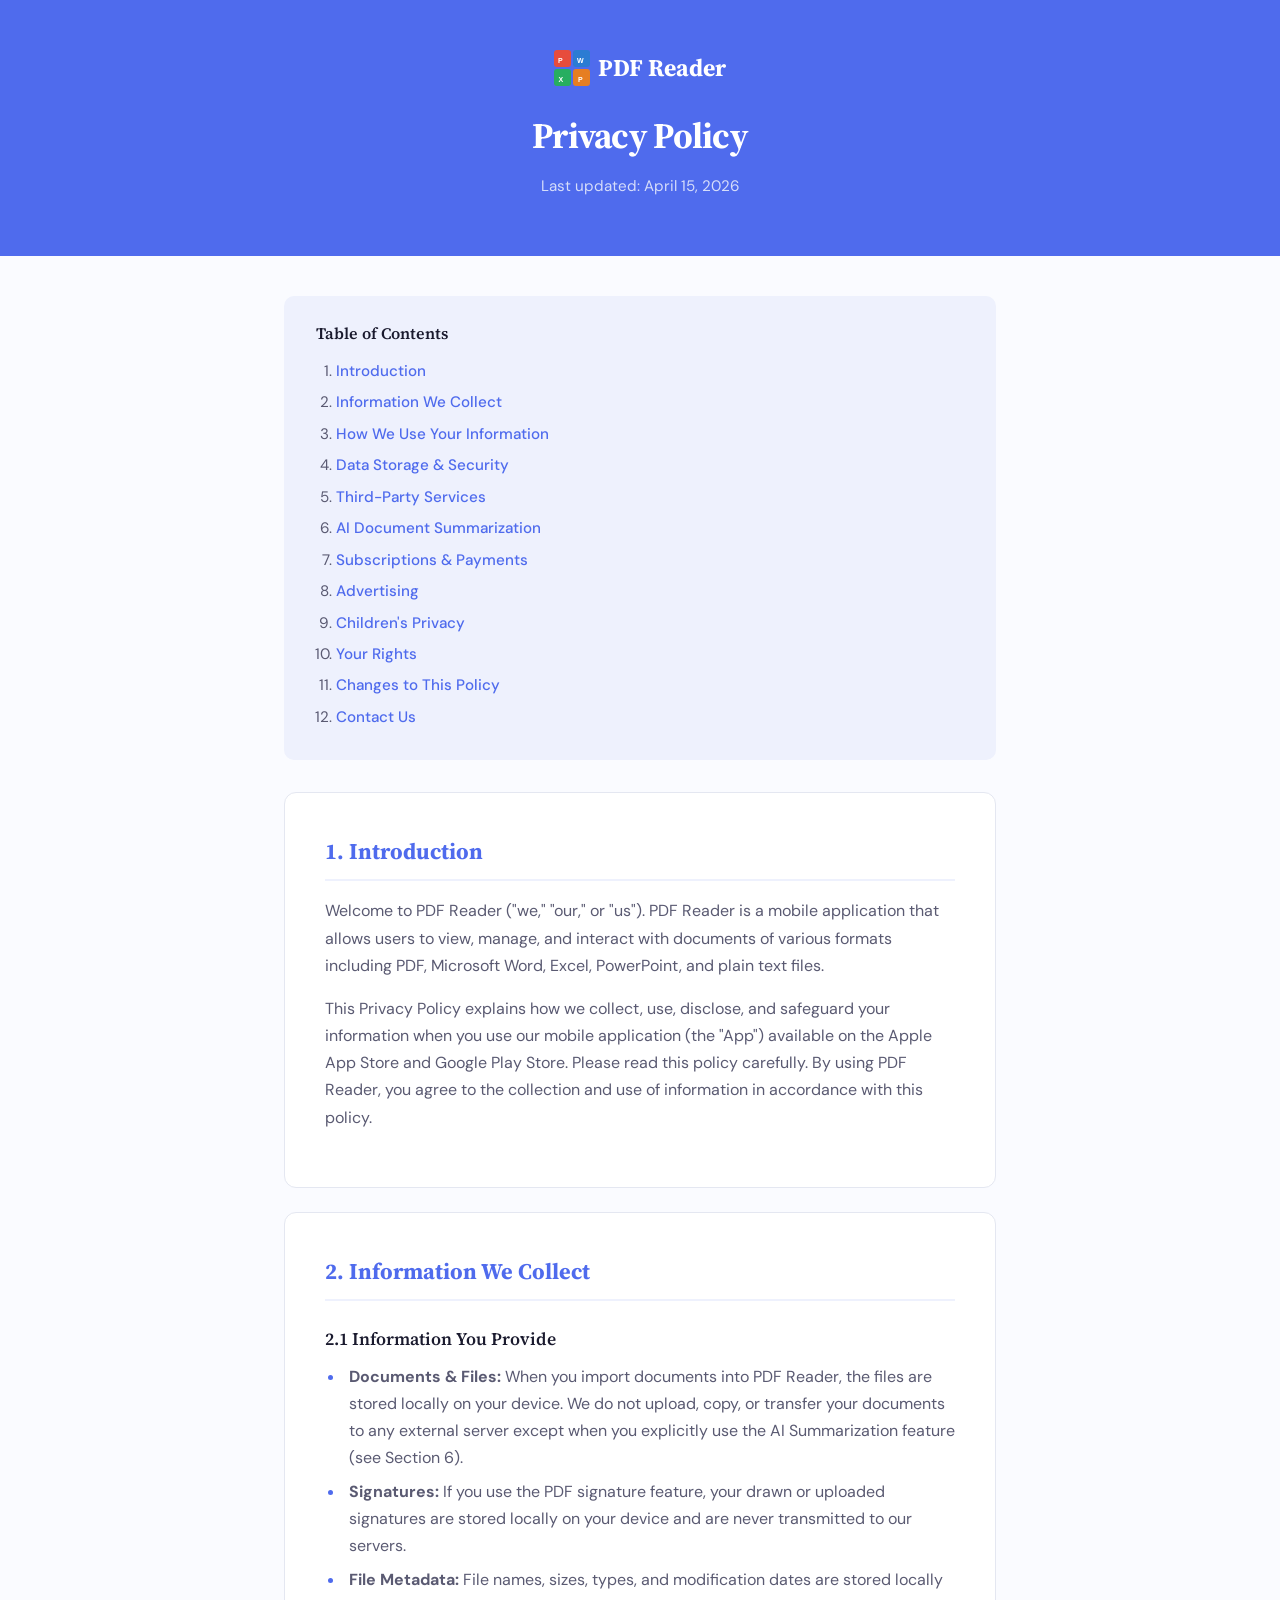
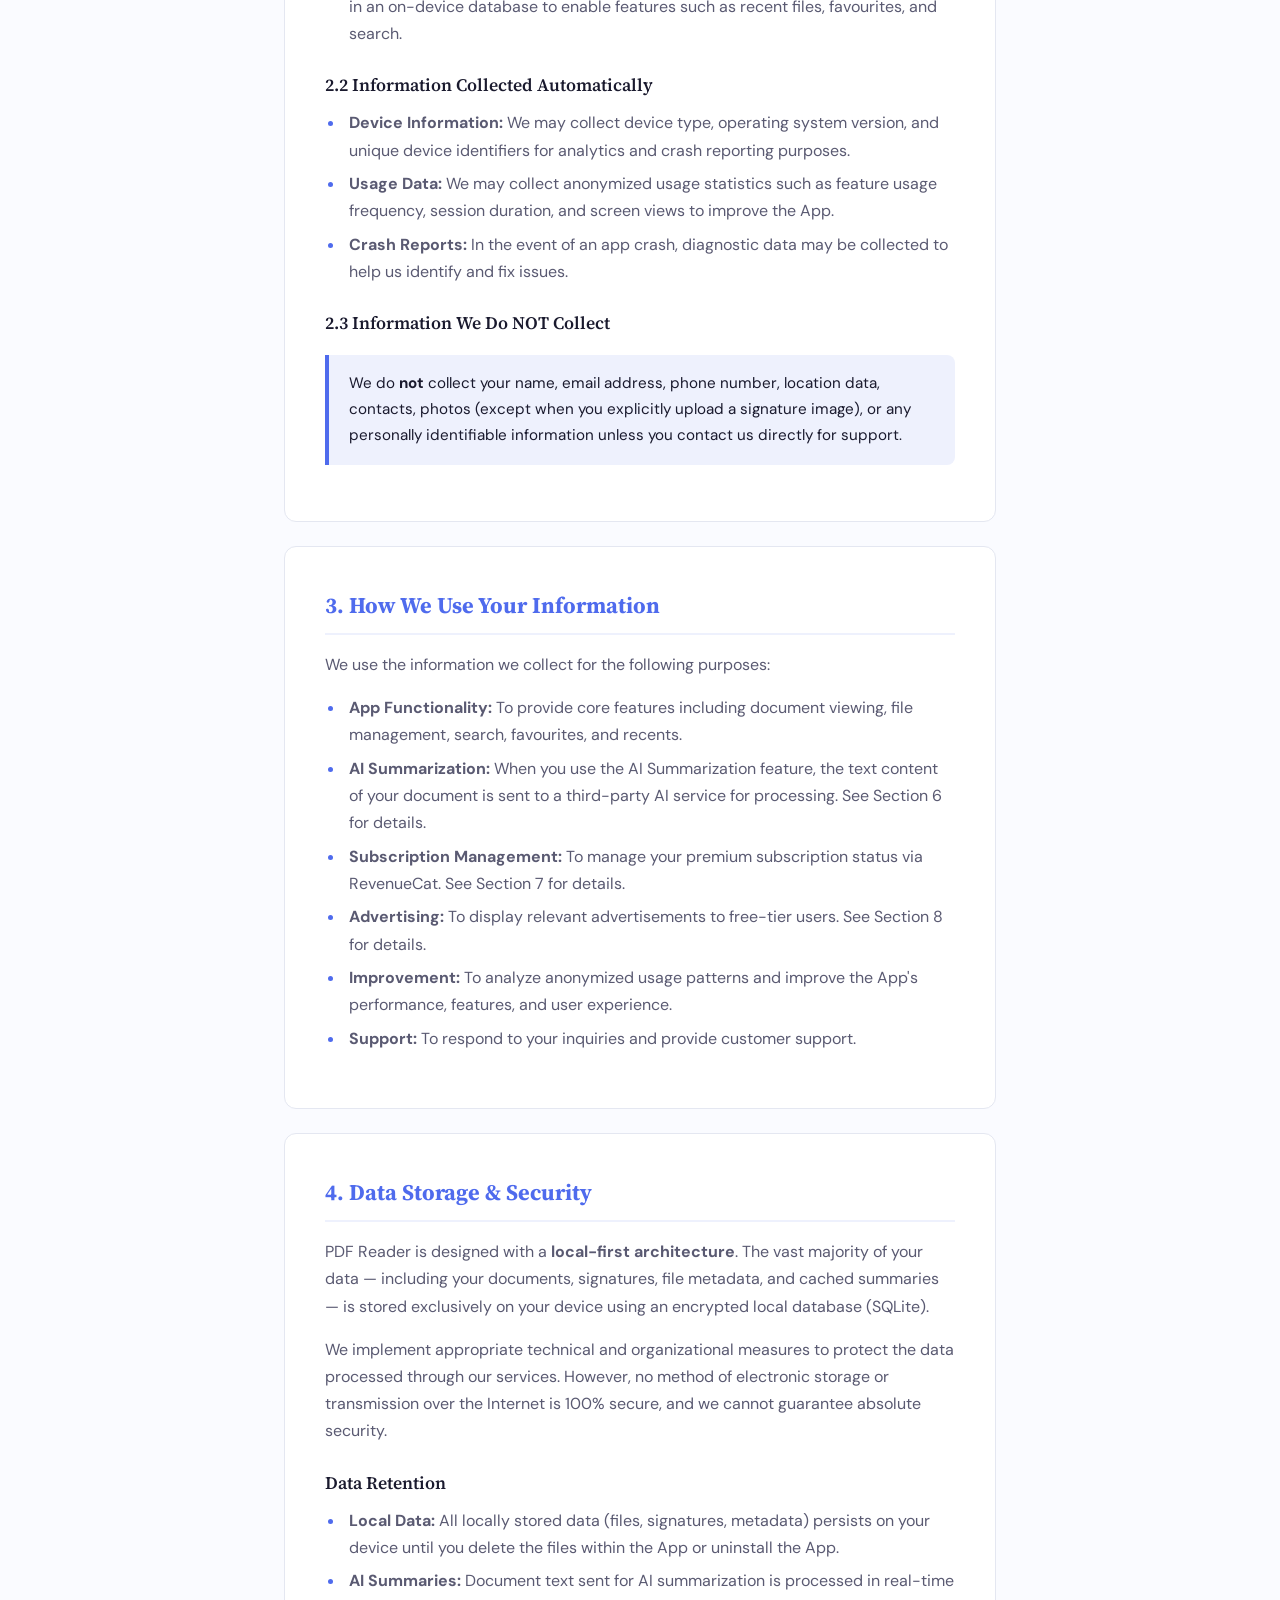
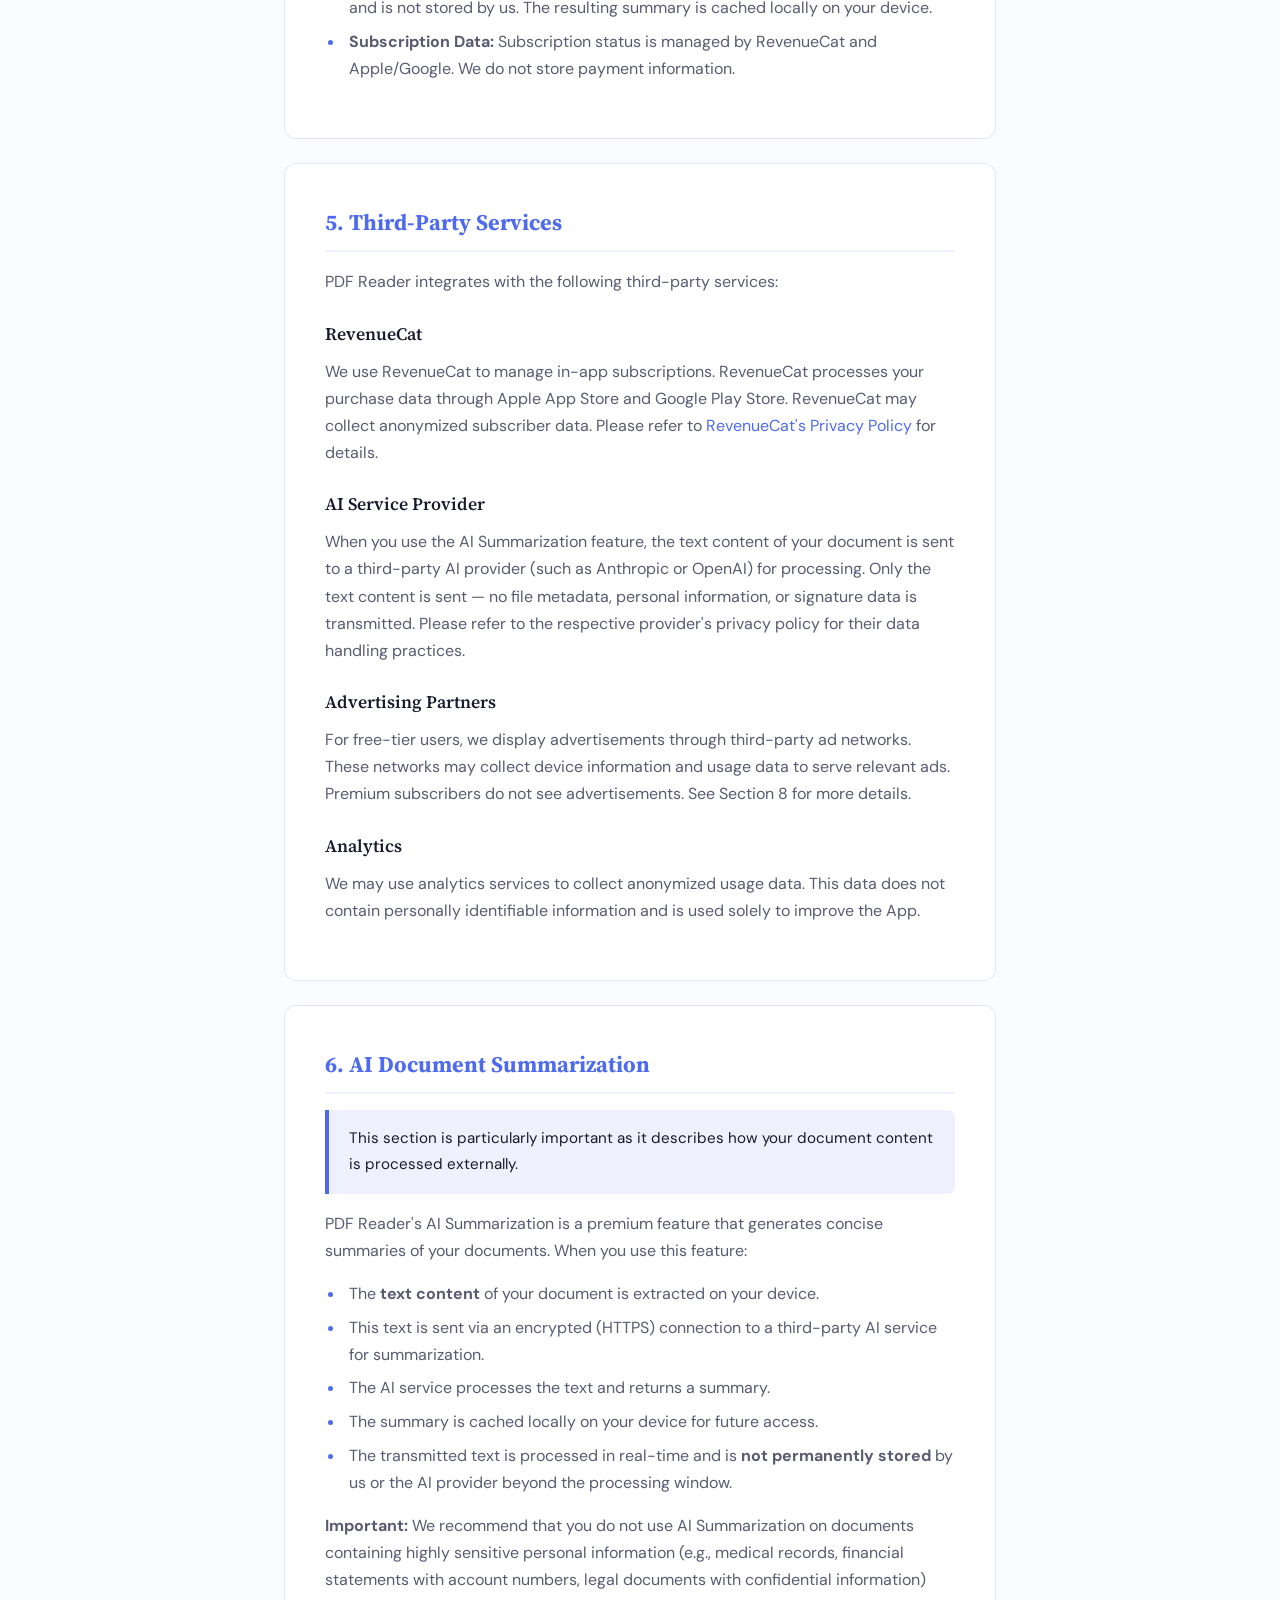
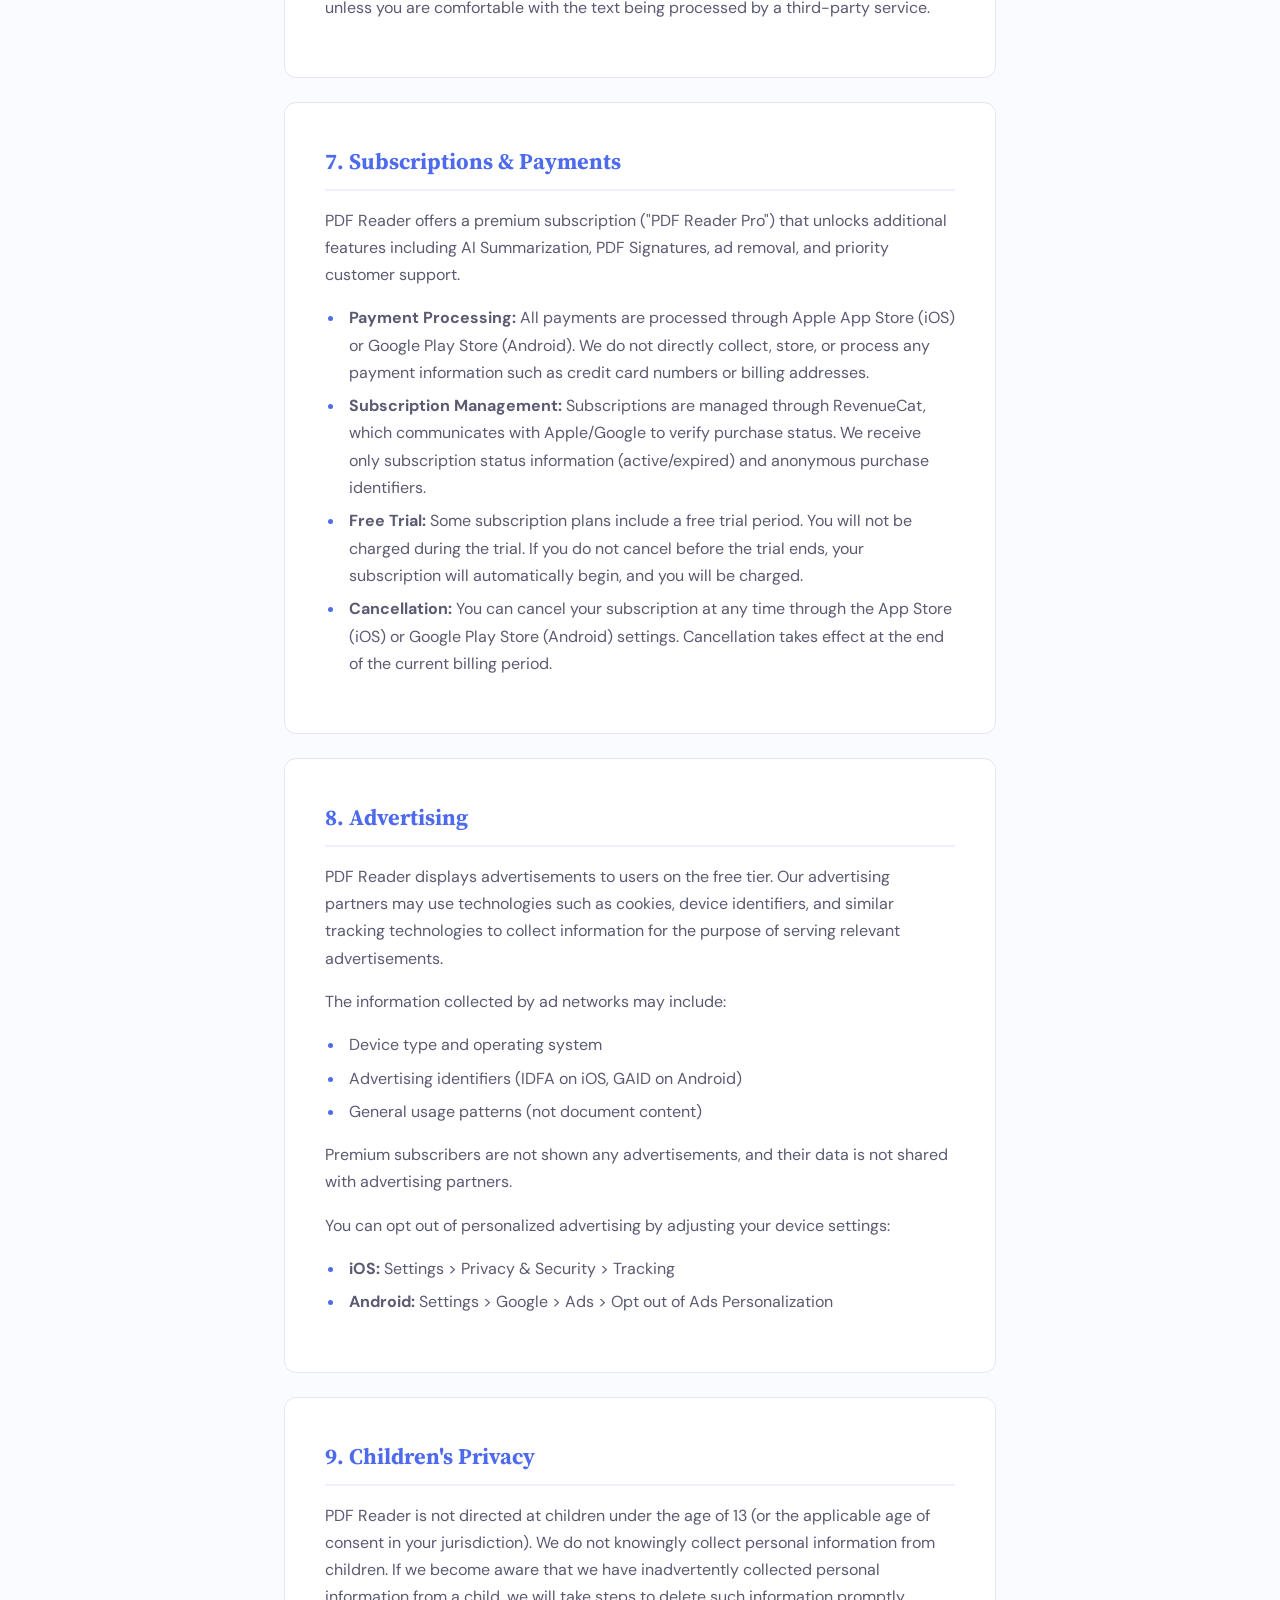
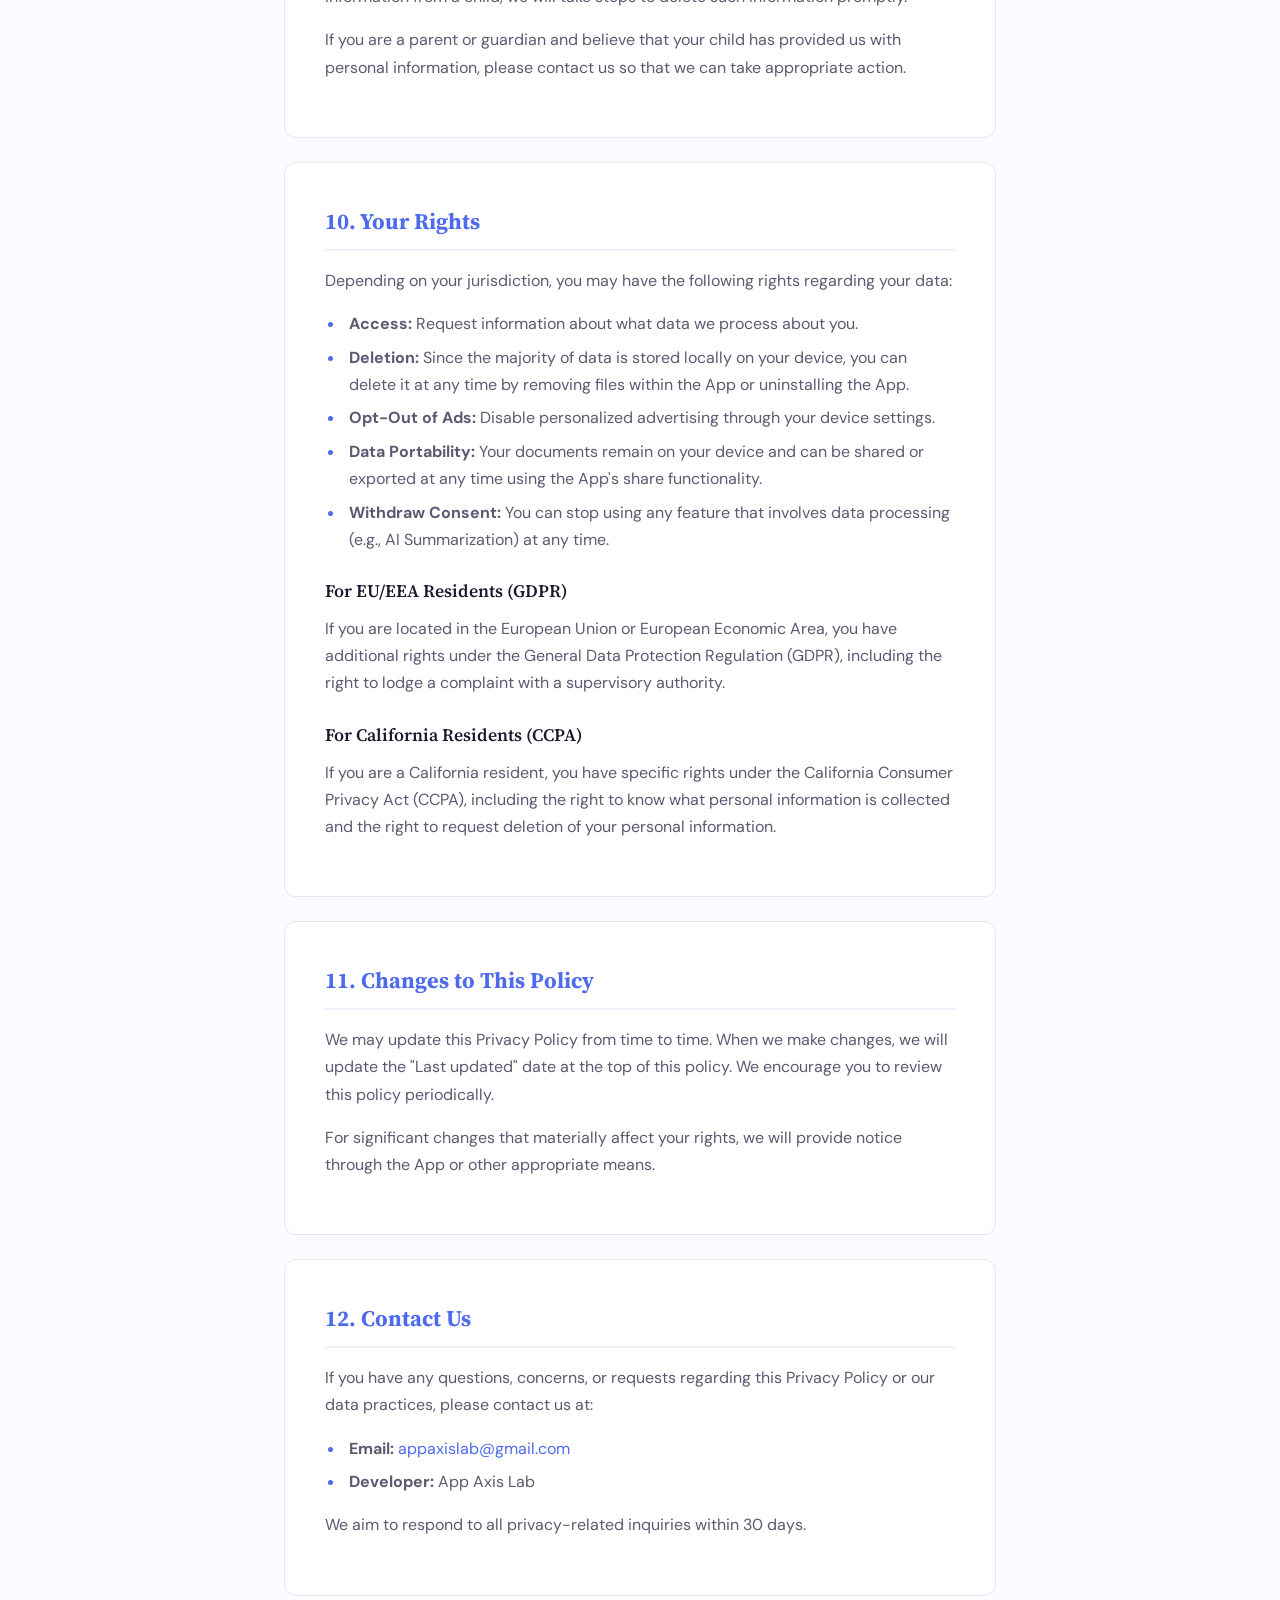
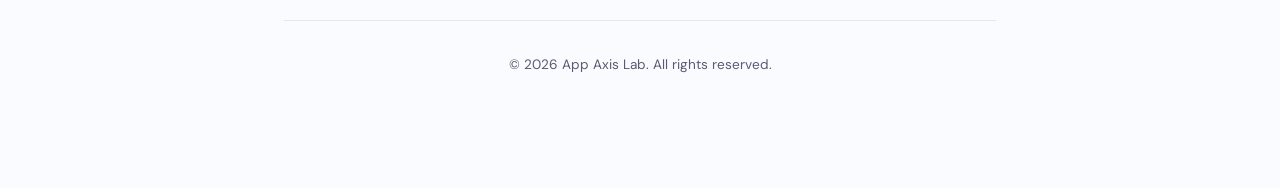
==== pdfreader_privacy.html @ 3e1b1ab6 "Refactor app details in index.html: change Smart Translator to Task Manager, update Live Wallpapers " ====
<!DOCTYPE html>
<html lang="en">
<head>
  <meta charset="UTF-8" />
  <meta name="viewport" content="width=device-width, initial-scale=1.0" />
  <title>PDF Reader — Privacy Policy</title>
  <link rel="preconnect" href="https://fonts.googleapis.com" />
  <link rel="preconnect" href="https://fonts.gstatic.com" crossorigin />
  <link href="https://fonts.googleapis.com/css2?family=Source+Serif+4:opsz,wght@8..60,400;8..60,600;8..60,700&family=DM+Sans:wght@400;500;600&display=swap" rel="stylesheet" />
  <style>
    :root {
      --color-bg: #FAFBFF;
      --color-surface: #FFFFFF;
      --color-primary: #4F6BED;
      --color-primary-soft: #EEF1FD;
      --color-text: #1A1A2E;
      --color-text-secondary: #5A5A72;
      --color-border: #E4E7F1;
      --color-accent: #F5A623;
      --font-heading: 'Source Serif 4', Georgia, serif;
      --font-body: 'DM Sans', system-ui, sans-serif;
    }

    *, *::before, *::after { margin: 0; padding: 0; box-sizing: border-box; }

    body {
      font-family: var(--font-body);
      color: var(--color-text);
      background: var(--color-bg);
      line-height: 1.7;
      font-size: 16px;
      -webkit-font-smoothing: antialiased;
    }

    .header {
      background: var(--color-primary);
      color: #fff;
      padding: 3rem 1.5rem 2.5rem;
      text-align: center;
    }

    .header__logo {
      display: inline-flex;
      align-items: center;
      gap: 0.5rem;
      margin-bottom: 1rem;
      font-family: var(--font-heading);
      font-size: 1.5rem;
      font-weight: 700;
      color: #fff;
      text-decoration: none;
    }

    .header__logo svg {
      width: 36px;
      height: 36px;
    }

    .header h1 {
      font-family: var(--font-heading);
      font-size: 2.25rem;
      font-weight: 700;
      margin-bottom: 0.5rem;
      letter-spacing: -0.02em;
    }

    .header p {
      opacity: 0.85;
      font-size: 0.95rem;
    }

    .container {
      max-width: 760px;
      margin: 0 auto;
      padding: 2.5rem 1.5rem 4rem;
    }

    .card {
      background: var(--color-surface);
      border: 1px solid var(--color-border);
      border-radius: 12px;
      padding: 2.5rem;
      margin-bottom: 1.5rem;
    }

    h2 {
      font-family: var(--font-heading);
      font-size: 1.4rem;
      font-weight: 700;
      color: var(--color-primary);
      margin-bottom: 1rem;
      padding-bottom: 0.5rem;
      border-bottom: 2px solid var(--color-primary-soft);
    }

    h3 {
      font-family: var(--font-heading);
      font-size: 1.1rem;
      font-weight: 600;
      margin: 1.5rem 0 0.5rem;
      color: var(--color-text);
    }

    p {
      margin-bottom: 1rem;
      color: var(--color-text-secondary);
    }

    #last-updated {
      color: #EEF1FD;
    }

    ul {
      margin: 0.5rem 0 1rem 1.25rem;
      color: var(--color-text-secondary);
    }

    ul li {
      margin-bottom: 0.4rem;
      padding-left: 0.25rem;
    }

    ul li::marker {
      color: var(--color-primary);
    }

    a {
      color: var(--color-primary);
      text-decoration: none;
      border-bottom: 1px solid transparent;
      transition: border-color 0.2s;
    }

    a:hover {
      border-bottom-color: var(--color-primary);
    }

    .highlight-box {
      background: var(--color-primary-soft);
      border-left: 4px solid var(--color-primary);
      padding: 1rem 1.25rem;
      border-radius: 0 8px 8px 0;
      margin: 1rem 0;
      font-size: 0.95rem;
      color: var(--color-text);
    }

    .toc {
      background: var(--color-primary-soft);
      border-radius: 10px;
      padding: 1.5rem 2rem;
      margin-bottom: 2rem;
    }

    .toc__title {
      font-family: var(--font-heading);
      font-weight: 600;
      font-size: 1rem;
      margin-bottom: 0.75rem;
      color: var(--color-text);
    }

    .toc ol {
      margin: 0;
      padding-left: 1.25rem;
      color: var(--color-text-secondary);
    }

    .toc li {
      margin-bottom: 0.35rem;
      font-size: 0.95rem;
    }

    .toc a {
      color: var(--color-primary);
      font-weight: 500;
    }

    .footer {
      text-align: center;
      padding: 2rem 1.5rem;
      font-size: 0.85rem;
      color: var(--color-text-secondary);
      border-top: 1px solid var(--color-border);
      margin-top: 1rem;
    }

    @media (max-width: 640px) {
      .header h1 { font-size: 1.75rem; }
      .card { padding: 1.5rem; }
      .container { padding: 1.5rem 1rem 3rem; }
    }
  </style>
</head>
<body>

  <div class="header">
    <div class="header__logo">
      <svg viewBox="0 0 36 36" fill="none" xmlns="http://www.w3.org/2000/svg">
        <rect width="17" height="17" rx="3" fill="#E74C3C"/>
        <rect x="19" width="17" height="17" rx="3" fill="#2B7CD3"/>
        <rect y="19" width="17" height="17" rx="3" fill="#27AE60"/>
        <rect x="19" y="19" width="17" height="17" rx="3" fill="#E67E22"/>
        <text x="4" y="13" font-size="7" fill="white" font-weight="bold" font-family="Arial">P</text>
        <text x="23" y="13" font-size="7" fill="white" font-weight="bold" font-family="Arial">W</text>
        <text x="4.5" y="32" font-size="7" fill="white" font-weight="bold" font-family="Arial">X</text>
        <text x="24" y="32" font-size="7" fill="white" font-weight="bold" font-family="Arial">P</text>
      </svg>
      PDF Reader
    </div>
    <h1>Privacy Policy</h1>
    <p id="last-updated">Last updated: April 15, 2026</p>
  </div>

  <div class="container">

    <div class="toc">
      <div class="toc__title">Table of Contents</div>
      <ol>
        <li><a href="#introduction">Introduction</a></li>
        <li><a href="#information-we-collect">Information We Collect</a></li>
        <li><a href="#how-we-use">How We Use Your Information</a></li>
        <li><a href="#data-storage">Data Storage &amp; Security</a></li>
        <li><a href="#third-party">Third-Party Services</a></li>
        <li><a href="#ai-summarization">AI Document Summarization</a></li>
        <li><a href="#subscriptions">Subscriptions &amp; Payments</a></li>
        <li><a href="#advertising">Advertising</a></li>
        <li><a href="#children">Children's Privacy</a></li>
        <li><a href="#your-rights">Your Rights</a></li>
        <li><a href="#changes">Changes to This Policy</a></li>
        <li><a href="#contact">Contact Us</a></li>
      </ol>
    </div>

    <div class="card" id="introduction">
      <h2>1. Introduction</h2>
      <p>Welcome to PDF Reader ("we," "our," or "us"). PDF Reader is a mobile application that allows users to view, manage, and interact with documents of various formats including PDF, Microsoft Word, Excel, PowerPoint, and plain text files.</p>
      <p>This Privacy Policy explains how we collect, use, disclose, and safeguard your information when you use our mobile application (the "App") available on the Apple App Store and Google Play Store. Please read this policy carefully. By using PDF Reader, you agree to the collection and use of information in accordance with this policy.</p>
    </div>

    <div class="card" id="information-we-collect">
      <h2>2. Information We Collect</h2>

      <h3>2.1 Information You Provide</h3>
      <ul>
        <li><strong>Documents &amp; Files:</strong> When you import documents into PDF Reader, the files are stored locally on your device. We do not upload, copy, or transfer your documents to any external server except when you explicitly use the AI Summarization feature (see Section 6).</li>
        <li><strong>Signatures:</strong> If you use the PDF signature feature, your drawn or uploaded signatures are stored locally on your device and are never transmitted to our servers.</li>
        <li><strong>File Metadata:</strong> File names, sizes, types, and modification dates are stored locally in an on-device database to enable features such as recent files, favourites, and search.</li>
      </ul>

      <h3>2.2 Information Collected Automatically</h3>
      <ul>
        <li><strong>Device Information:</strong> We may collect device type, operating system version, and unique device identifiers for analytics and crash reporting purposes.</li>
        <li><strong>Usage Data:</strong> We may collect anonymized usage statistics such as feature usage frequency, session duration, and screen views to improve the App.</li>
        <li><strong>Crash Reports:</strong> In the event of an app crash, diagnostic data may be collected to help us identify and fix issues.</li>
      </ul>

      <h3>2.3 Information We Do NOT Collect</h3>
      <div class="highlight-box">
        We do <strong>not</strong> collect your name, email address, phone number, location data, contacts, photos (except when you explicitly upload a signature image), or any personally identifiable information unless you contact us directly for support.
      </div>
    </div>

    <div class="card" id="how-we-use">
      <h2>3. How We Use Your Information</h2>
      <p>We use the information we collect for the following purposes:</p>
      <ul>
        <li><strong>App Functionality:</strong> To provide core features including document viewing, file management, search, favourites, and recents.</li>
        <li><strong>AI Summarization:</strong> When you use the AI Summarization feature, the text content of your document is sent to a third-party AI service for processing. See Section 6 for details.</li>
        <li><strong>Subscription Management:</strong> To manage your premium subscription status via RevenueCat. See Section 7 for details.</li>
        <li><strong>Advertising:</strong> To display relevant advertisements to free-tier users. See Section 8 for details.</li>
        <li><strong>Improvement:</strong> To analyze anonymized usage patterns and improve the App's performance, features, and user experience.</li>
        <li><strong>Support:</strong> To respond to your inquiries and provide customer support.</li>
      </ul>
    </div>

    <div class="card" id="data-storage">
      <h2>4. Data Storage &amp; Security</h2>
      <p>PDF Reader is designed with a <strong>local-first architecture</strong>. The vast majority of your data — including your documents, signatures, file metadata, and cached summaries — is stored exclusively on your device using an encrypted local database (SQLite).</p>
      <p>We implement appropriate technical and organizational measures to protect the data processed through our services. However, no method of electronic storage or transmission over the Internet is 100% secure, and we cannot guarantee absolute security.</p>

      <h3>Data Retention</h3>
      <ul>
        <li><strong>Local Data:</strong> All locally stored data (files, signatures, metadata) persists on your device until you delete the files within the App or uninstall the App.</li>
        <li><strong>AI Summaries:</strong> Document text sent for AI summarization is processed in real-time and is not stored by us. The resulting summary is cached locally on your device.</li>
        <li><strong>Subscription Data:</strong> Subscription status is managed by RevenueCat and Apple/Google. We do not store payment information.</li>
      </ul>
    </div>

    <div class="card" id="third-party">
      <h2>5. Third-Party Services</h2>
      <p>PDF Reader integrates with the following third-party services:</p>

      <h3>RevenueCat</h3>
      <p>We use RevenueCat to manage in-app subscriptions. RevenueCat processes your purchase data through Apple App Store and Google Play Store. RevenueCat may collect anonymized subscriber data. Please refer to <a href="https://www.revenuecat.com/privacy" target="_blank" rel="noopener">RevenueCat's Privacy Policy</a> for details.</p>

      <h3>AI Service Provider</h3>
      <p>When you use the AI Summarization feature, the text content of your document is sent to a third-party AI provider (such as Anthropic or OpenAI) for processing. Only the text content is sent — no file metadata, personal information, or signature data is transmitted. Please refer to the respective provider's privacy policy for their data handling practices.</p>

      <h3>Advertising Partners</h3>
      <p>For free-tier users, we display advertisements through third-party ad networks. These networks may collect device information and usage data to serve relevant ads. Premium subscribers do not see advertisements. See Section 8 for more details.</p>

      <h3>Analytics</h3>
      <p>We may use analytics services to collect anonymized usage data. This data does not contain personally identifiable information and is used solely to improve the App.</p>
    </div>

    <div class="card" id="ai-summarization">
      <h2>6. AI Document Summarization</h2>
      <div class="highlight-box">
        This section is particularly important as it describes how your document content is processed externally.
      </div>
      <p>PDF Reader's AI Summarization is a premium feature that generates concise summaries of your documents. When you use this feature:</p>
      <ul>
        <li>The <strong>text content</strong> of your document is extracted on your device.</li>
        <li>This text is sent via an encrypted (HTTPS) connection to a third-party AI service for summarization.</li>
        <li>The AI service processes the text and returns a summary.</li>
        <li>The summary is cached locally on your device for future access.</li>
        <li>The transmitted text is processed in real-time and is <strong>not permanently stored</strong> by us or the AI provider beyond the processing window.</li>
      </ul>
      <p><strong>Important:</strong> We recommend that you do not use AI Summarization on documents containing highly sensitive personal information (e.g., medical records, financial statements with account numbers, legal documents with confidential information) unless you are comfortable with the text being processed by a third-party service.</p>
    </div>

    <div class="card" id="subscriptions">
      <h2>7. Subscriptions &amp; Payments</h2>
      <p>PDF Reader offers a premium subscription ("PDF Reader Pro") that unlocks additional features including AI Summarization, PDF Signatures, ad removal, and priority customer support.</p>
      <ul>
        <li><strong>Payment Processing:</strong> All payments are processed through Apple App Store (iOS) or Google Play Store (Android). We do not directly collect, store, or process any payment information such as credit card numbers or billing addresses.</li>
        <li><strong>Subscription Management:</strong> Subscriptions are managed through RevenueCat, which communicates with Apple/Google to verify purchase status. We receive only subscription status information (active/expired) and anonymous purchase identifiers.</li>
        <li><strong>Free Trial:</strong> Some subscription plans include a free trial period. You will not be charged during the trial. If you do not cancel before the trial ends, your subscription will automatically begin, and you will be charged.</li>
        <li><strong>Cancellation:</strong> You can cancel your subscription at any time through the App Store (iOS) or Google Play Store (Android) settings. Cancellation takes effect at the end of the current billing period.</li>
      </ul>
    </div>

    <div class="card" id="advertising">
      <h2>8. Advertising</h2>
      <p>PDF Reader displays advertisements to users on the free tier. Our advertising partners may use technologies such as cookies, device identifiers, and similar tracking technologies to collect information for the purpose of serving relevant advertisements.</p>
      <p>The information collected by ad networks may include:</p>
      <ul>
        <li>Device type and operating system</li>
        <li>Advertising identifiers (IDFA on iOS, GAID on Android)</li>
        <li>General usage patterns (not document content)</li>
      </ul>
      <p>Premium subscribers are not shown any advertisements, and their data is not shared with advertising partners.</p>
      <p>You can opt out of personalized advertising by adjusting your device settings:</p>
      <ul>
        <li><strong>iOS:</strong> Settings &gt; Privacy &amp; Security &gt; Tracking</li>
        <li><strong>Android:</strong> Settings &gt; Google &gt; Ads &gt; Opt out of Ads Personalization</li>
      </ul>
    </div>

    <div class="card" id="children">
      <h2>9. Children's Privacy</h2>
      <p>PDF Reader is not directed at children under the age of 13 (or the applicable age of consent in your jurisdiction). We do not knowingly collect personal information from children. If we become aware that we have inadvertently collected personal information from a child, we will take steps to delete such information promptly.</p>
      <p>If you are a parent or guardian and believe that your child has provided us with personal information, please contact us so that we can take appropriate action.</p>
    </div>

    <div class="card" id="your-rights">
      <h2>10. Your Rights</h2>
      <p>Depending on your jurisdiction, you may have the following rights regarding your data:</p>
      <ul>
        <li><strong>Access:</strong> Request information about what data we process about you.</li>
        <li><strong>Deletion:</strong> Since the majority of data is stored locally on your device, you can delete it at any time by removing files within the App or uninstalling the App.</li>
        <li><strong>Opt-Out of Ads:</strong> Disable personalized advertising through your device settings.</li>
        <li><strong>Data Portability:</strong> Your documents remain on your device and can be shared or exported at any time using the App's share functionality.</li>
        <li><strong>Withdraw Consent:</strong> You can stop using any feature that involves data processing (e.g., AI Summarization) at any time.</li>
      </ul>

      <h3>For EU/EEA Residents (GDPR)</h3>
      <p>If you are located in the European Union or European Economic Area, you have additional rights under the General Data Protection Regulation (GDPR), including the right to lodge a complaint with a supervisory authority.</p>

      <h3>For California Residents (CCPA)</h3>
      <p>If you are a California resident, you have specific rights under the California Consumer Privacy Act (CCPA), including the right to know what personal information is collected and the right to request deletion of your personal information.</p>
    </div>

    <div class="card" id="changes">
      <h2>11. Changes to This Policy</h2>
      <p>We may update this Privacy Policy from time to time. When we make changes, we will update the "Last updated" date at the top of this policy. We encourage you to review this policy periodically.</p>
      <p>For significant changes that materially affect your rights, we will provide notice through the App or other appropriate means.</p>
    </div>

    <div class="card" id="contact">
      <h2>12. Contact Us</h2>
      <p>If you have any questions, concerns, or requests regarding this Privacy Policy or our data practices, please contact us at:</p>
      <ul>
        <li><strong>Email:</strong> <a href="mailto:appaxislab@gmail.com">appaxislab@gmail.com</a></li>
        <li><strong>Developer:</strong> App Axis Lab</li>
      </ul>
      <p>We aim to respond to all privacy-related inquiries within 30 days.</p>
    </div>

    <div class="footer">
      <p>&copy; 2026 App Axis Lab. All rights reserved.</p>
    </div>

  </div>

</body>
</html>
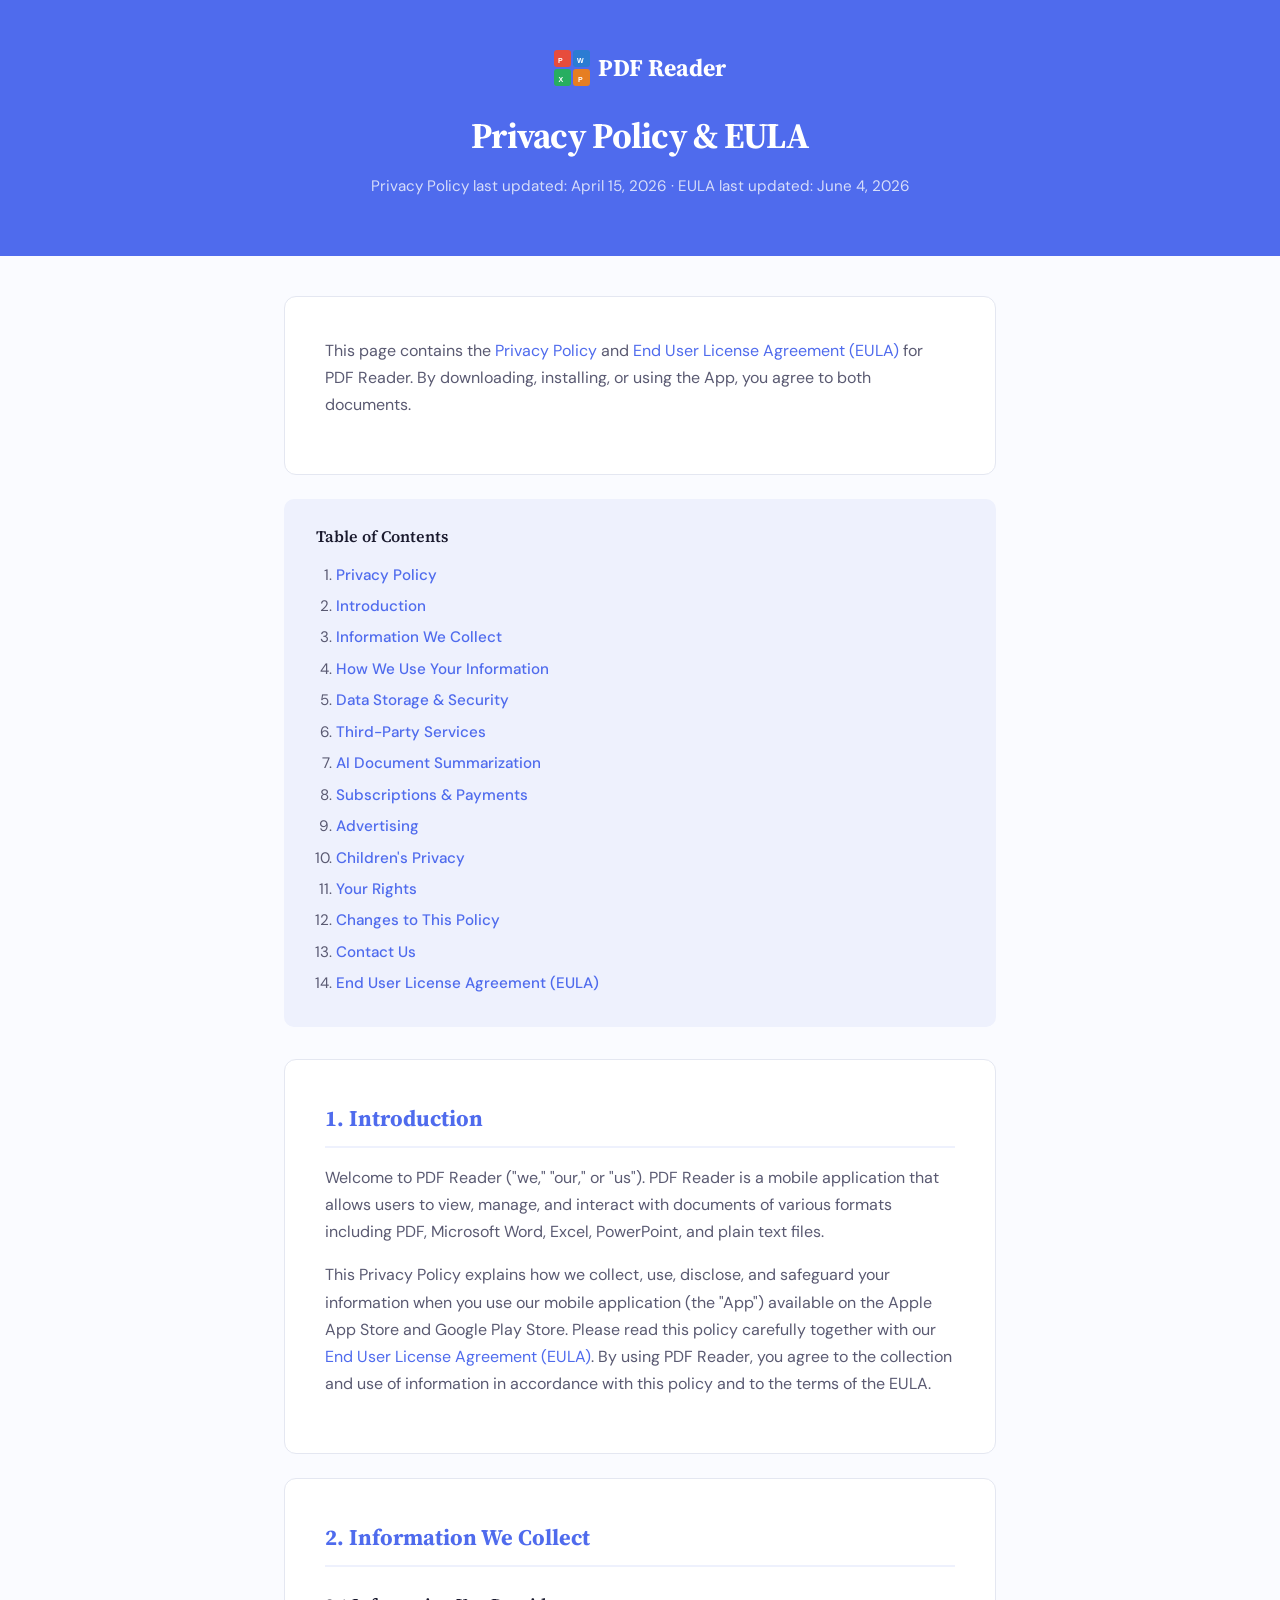
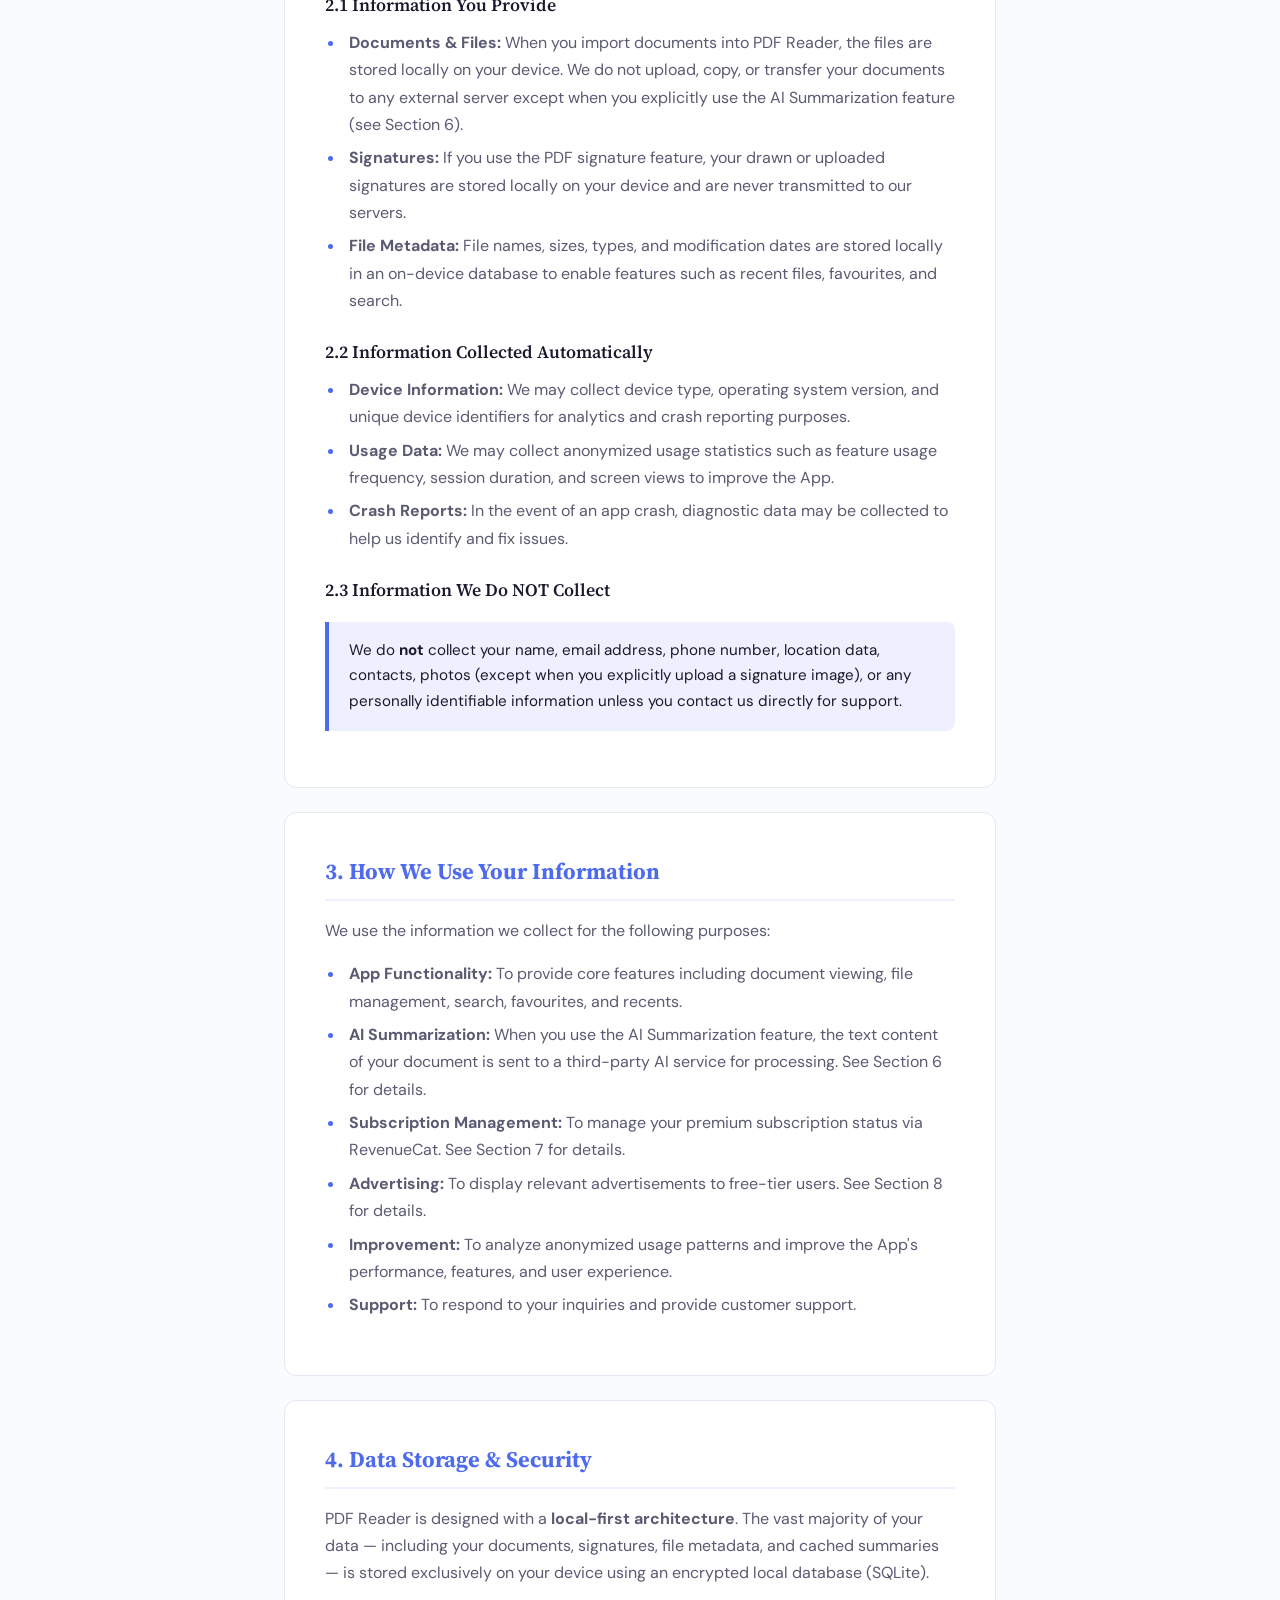
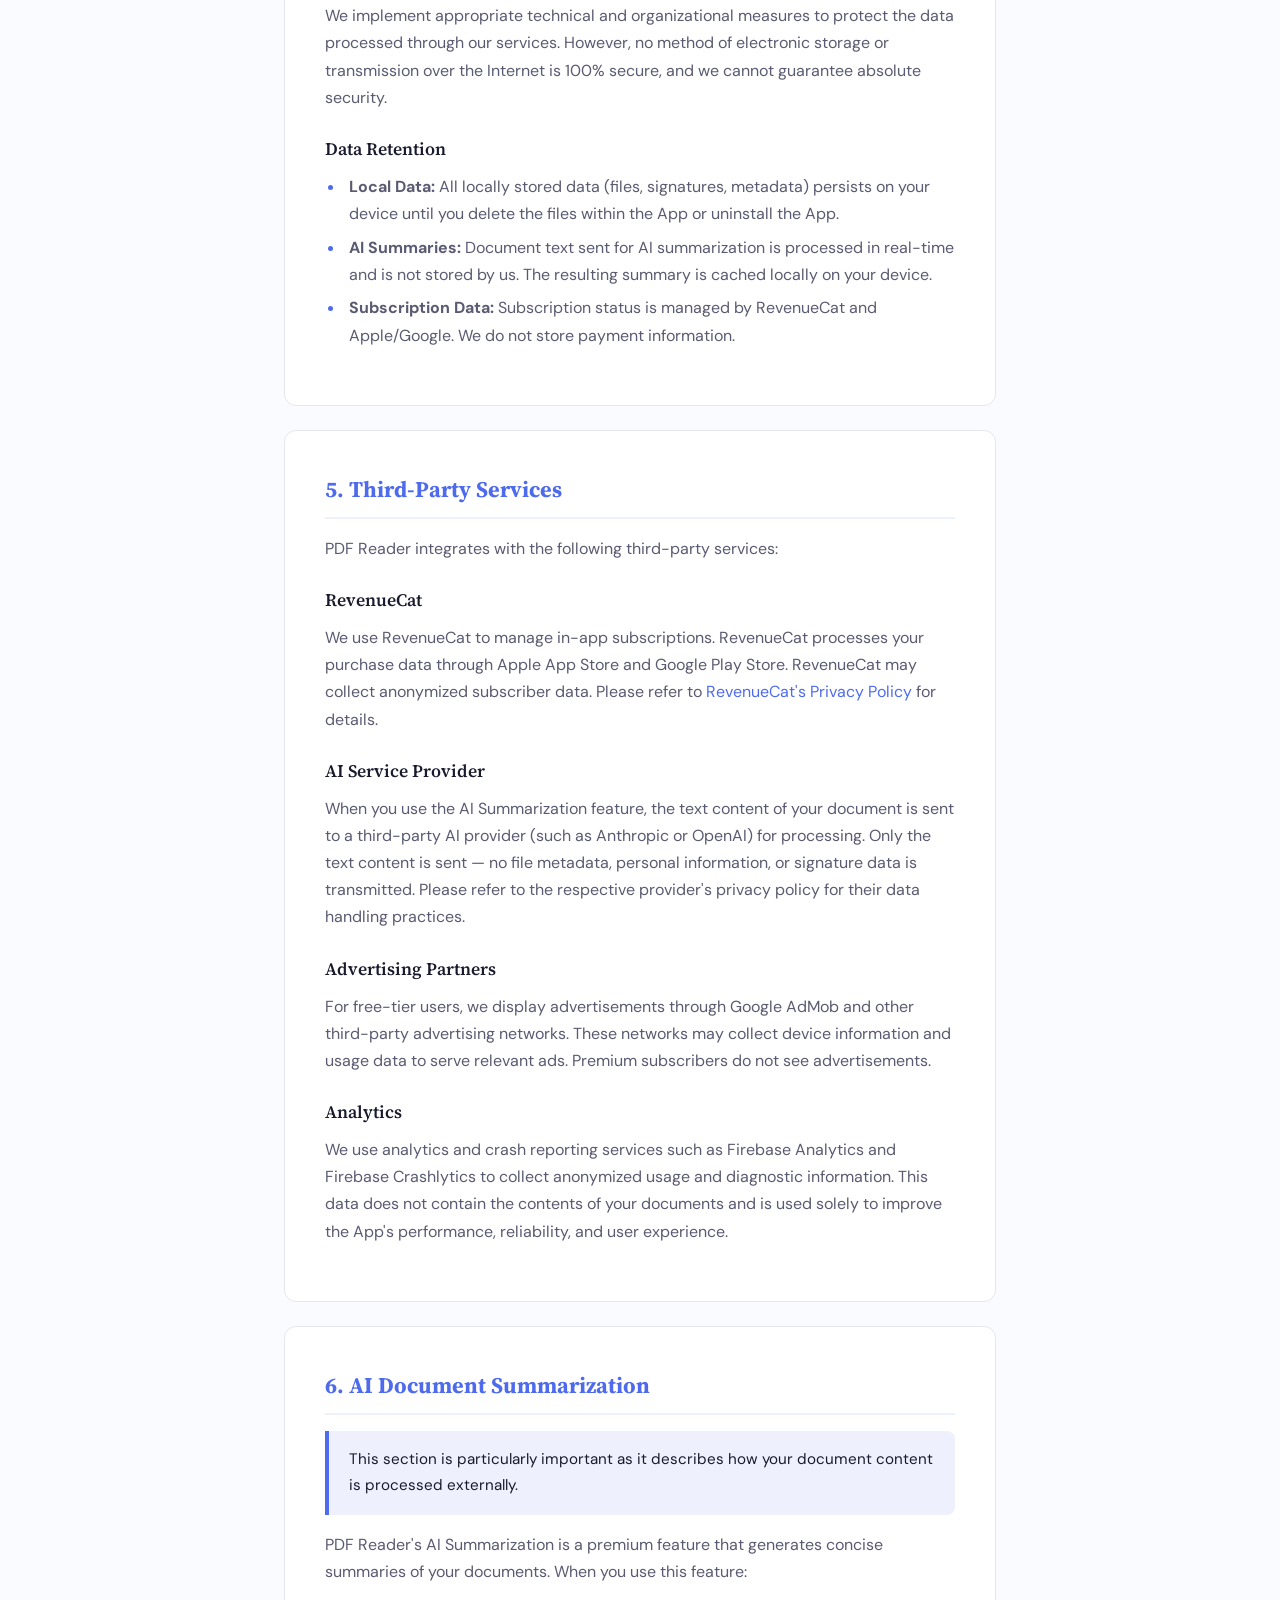
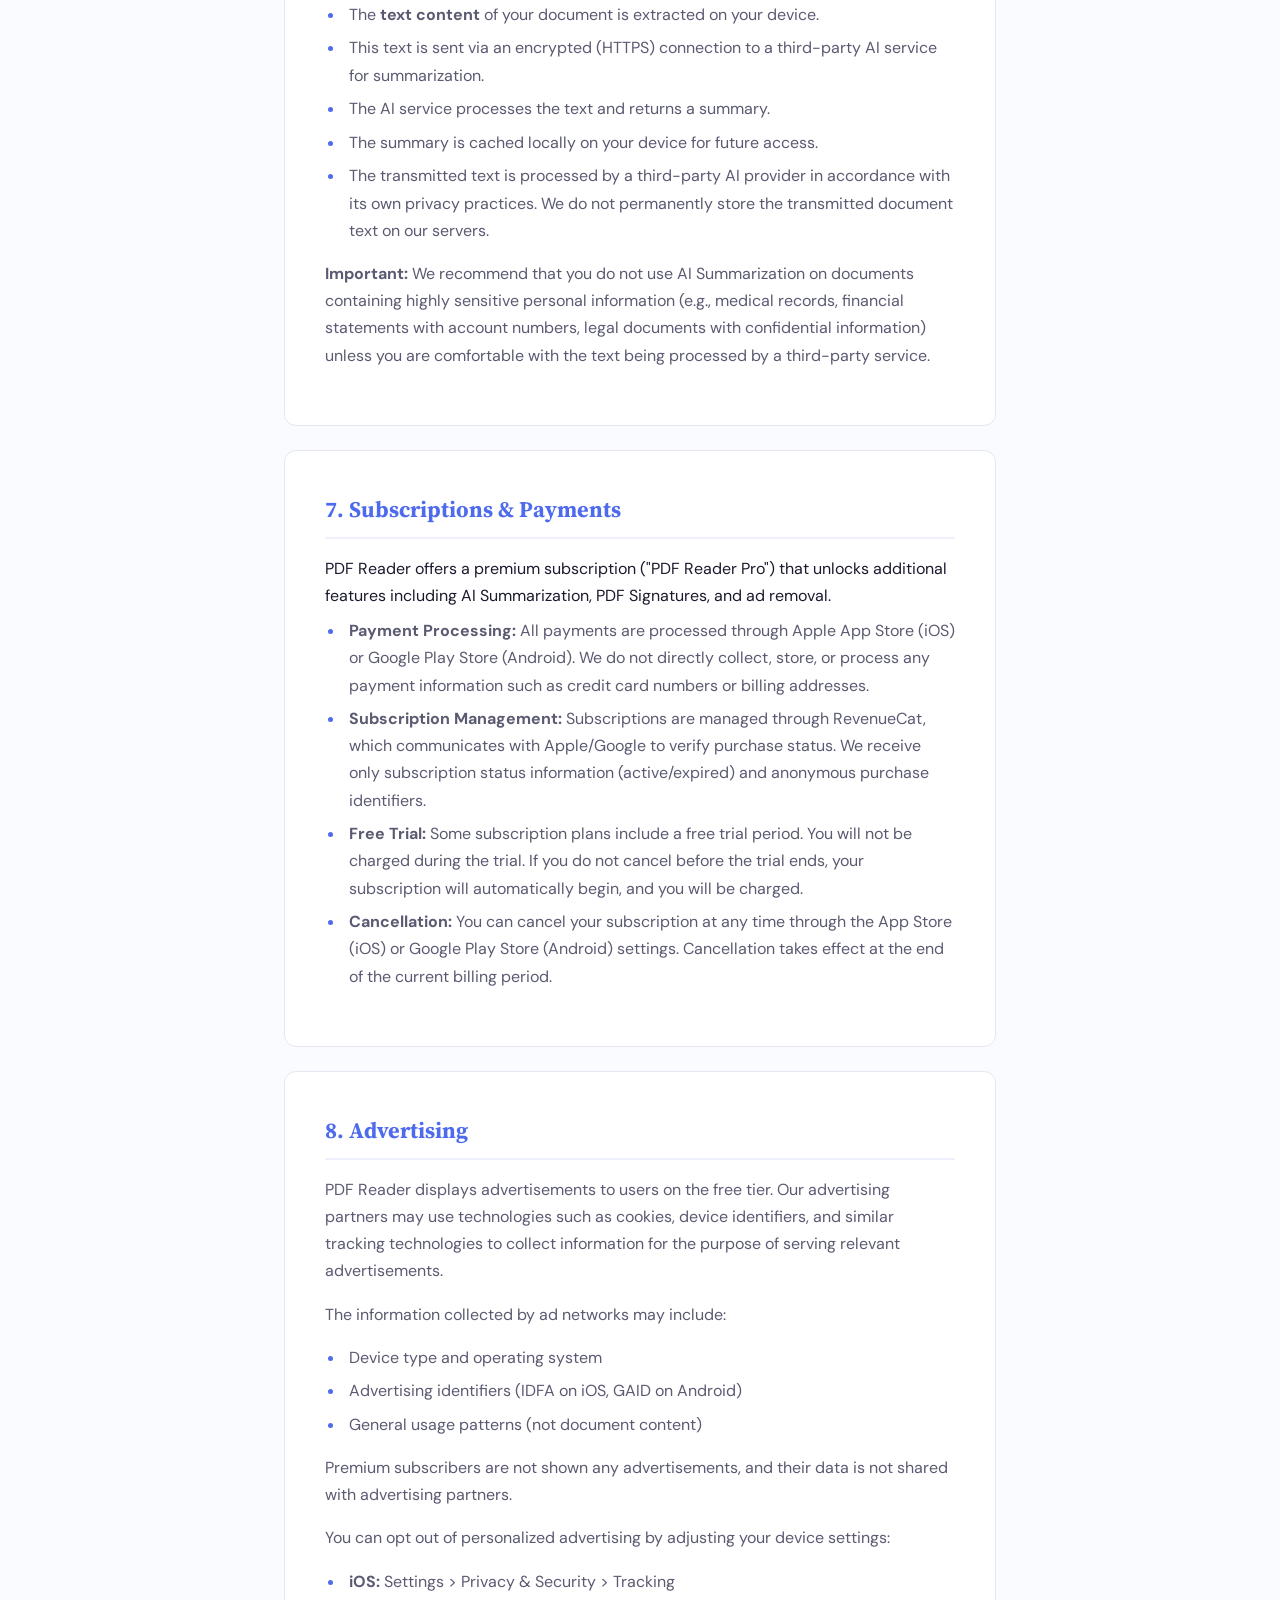
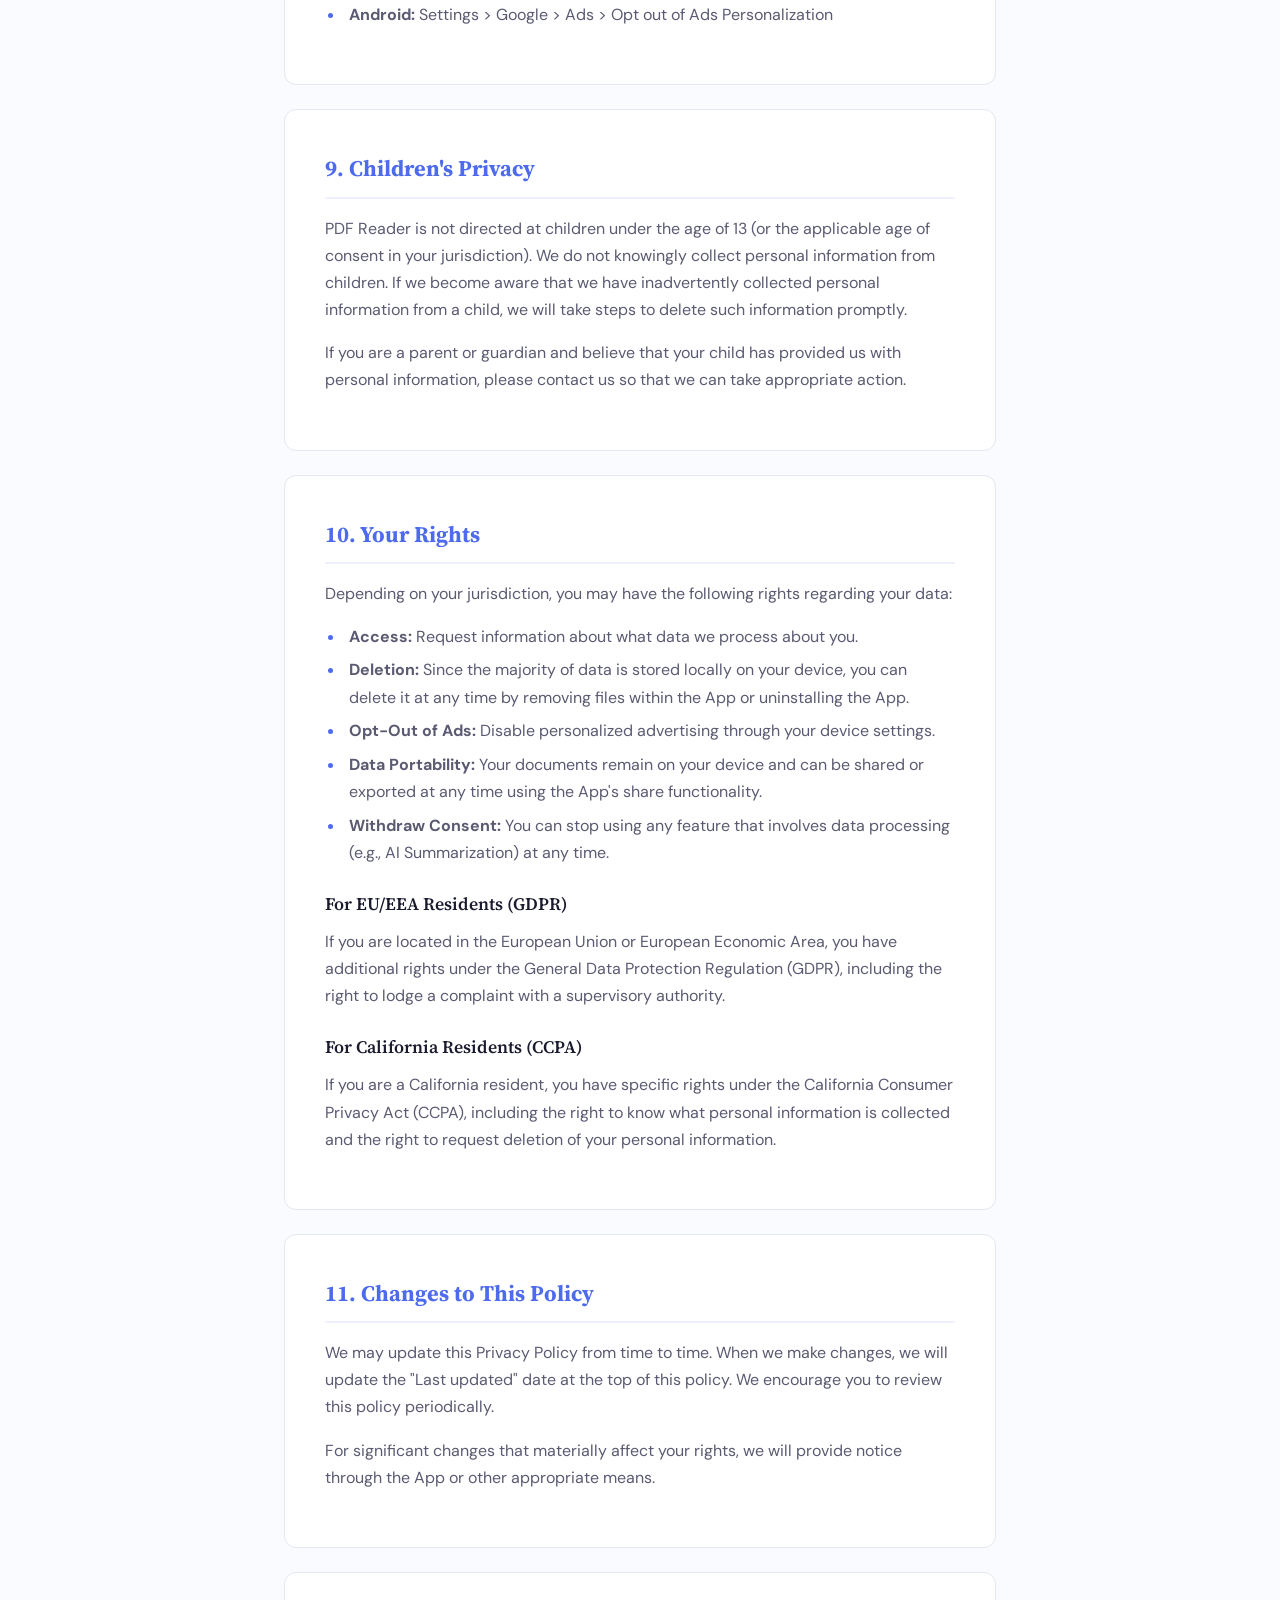
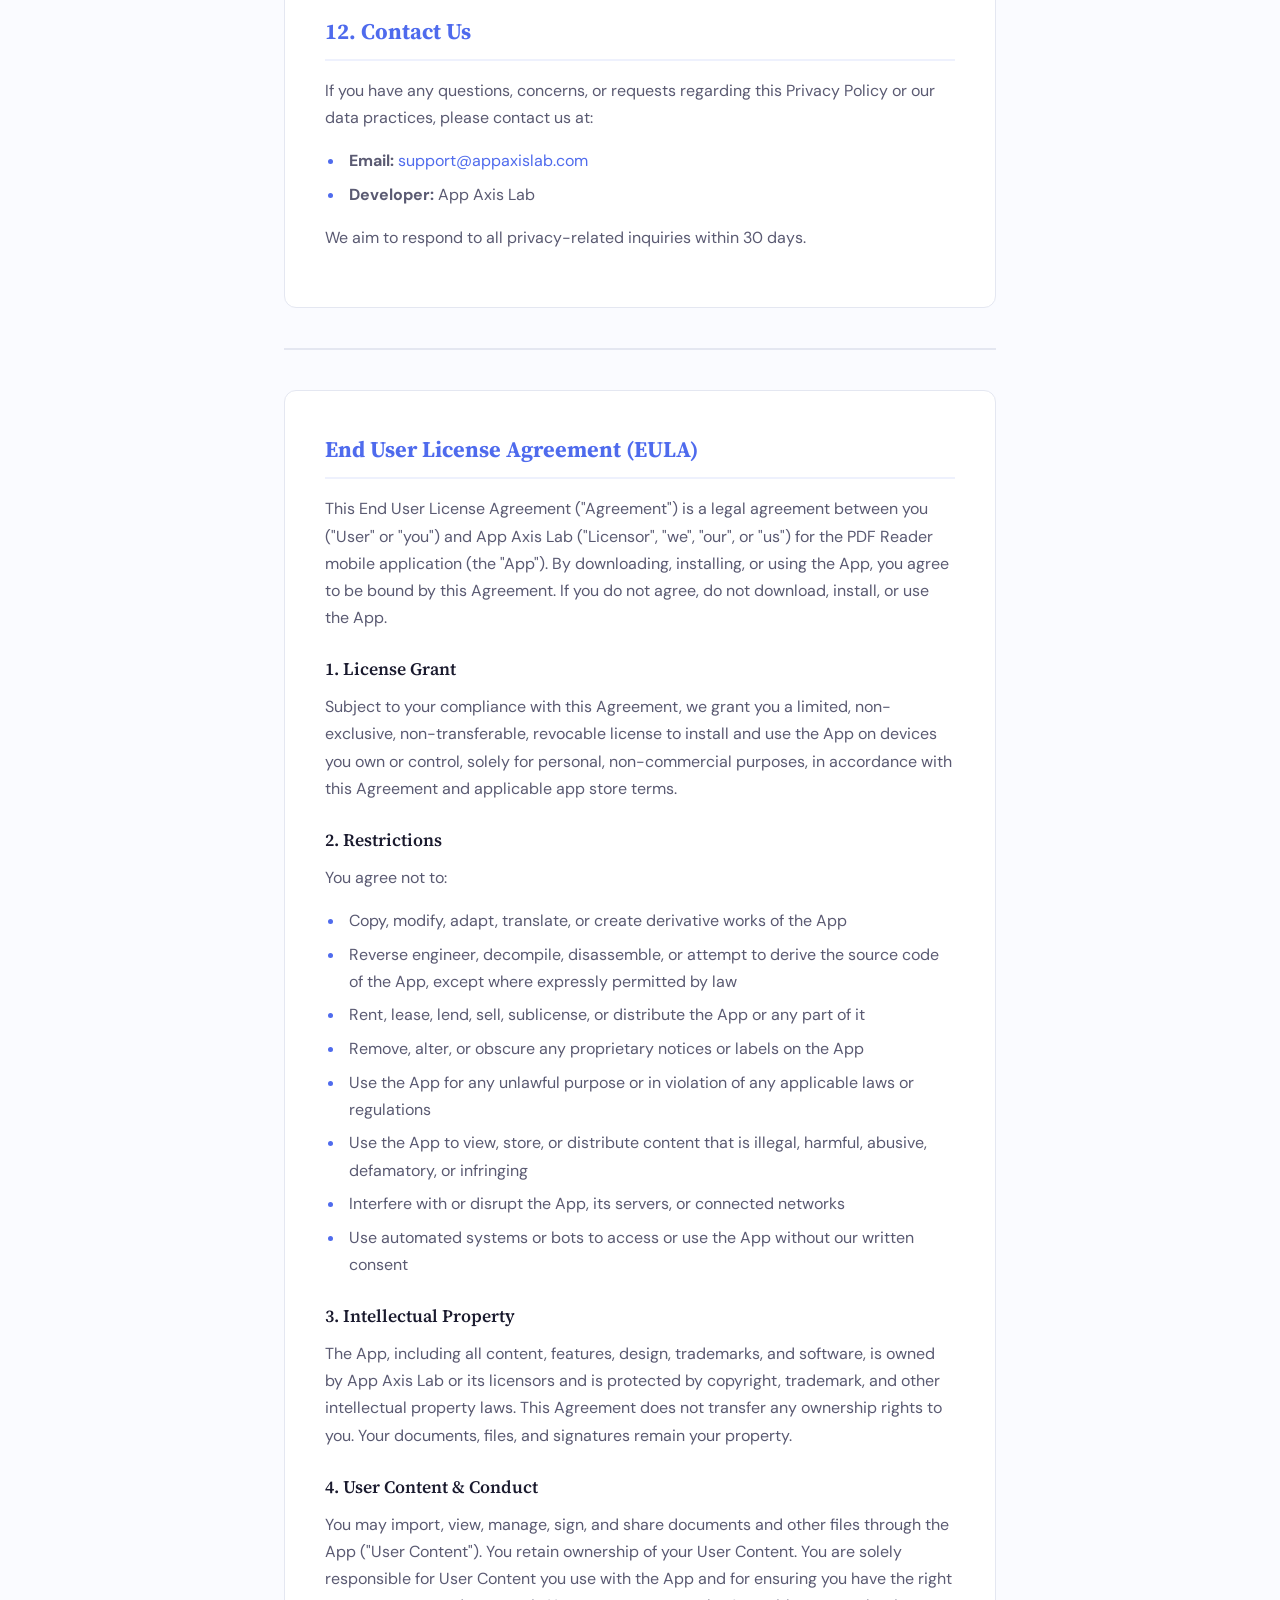
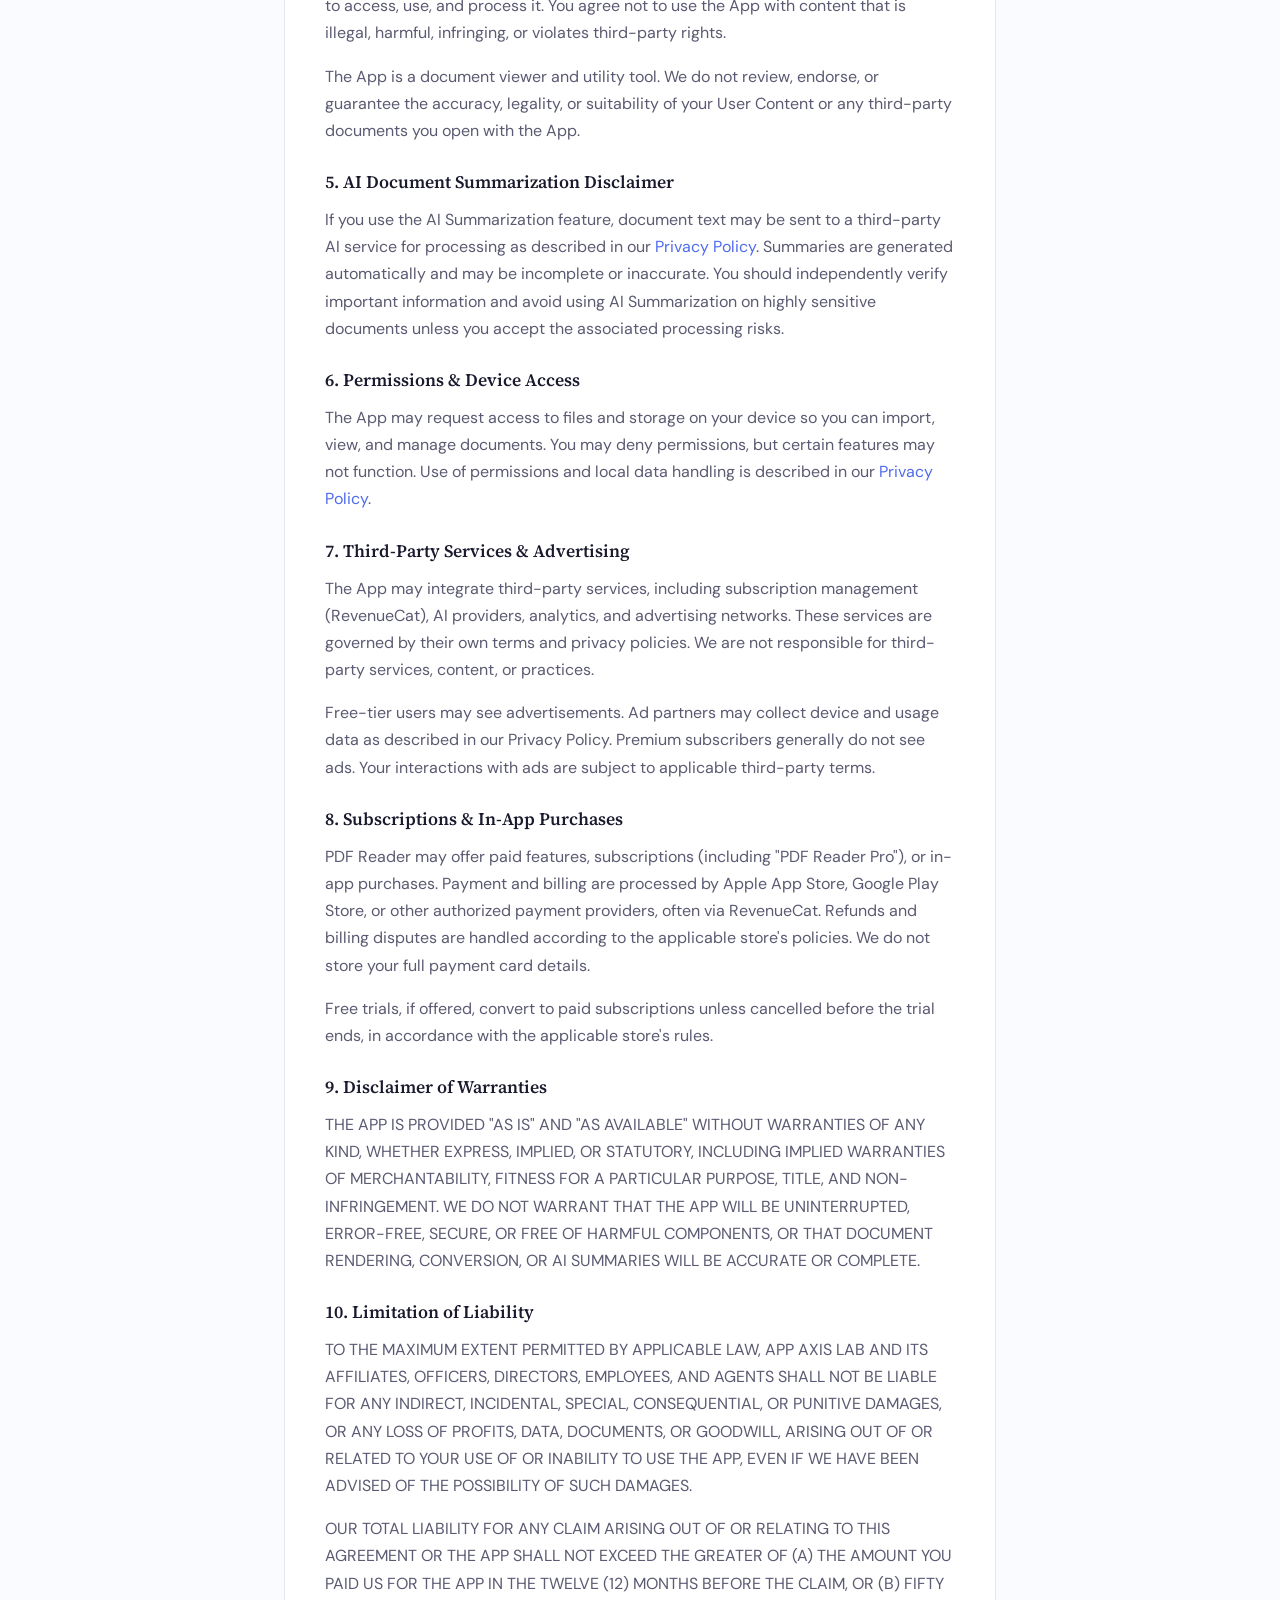
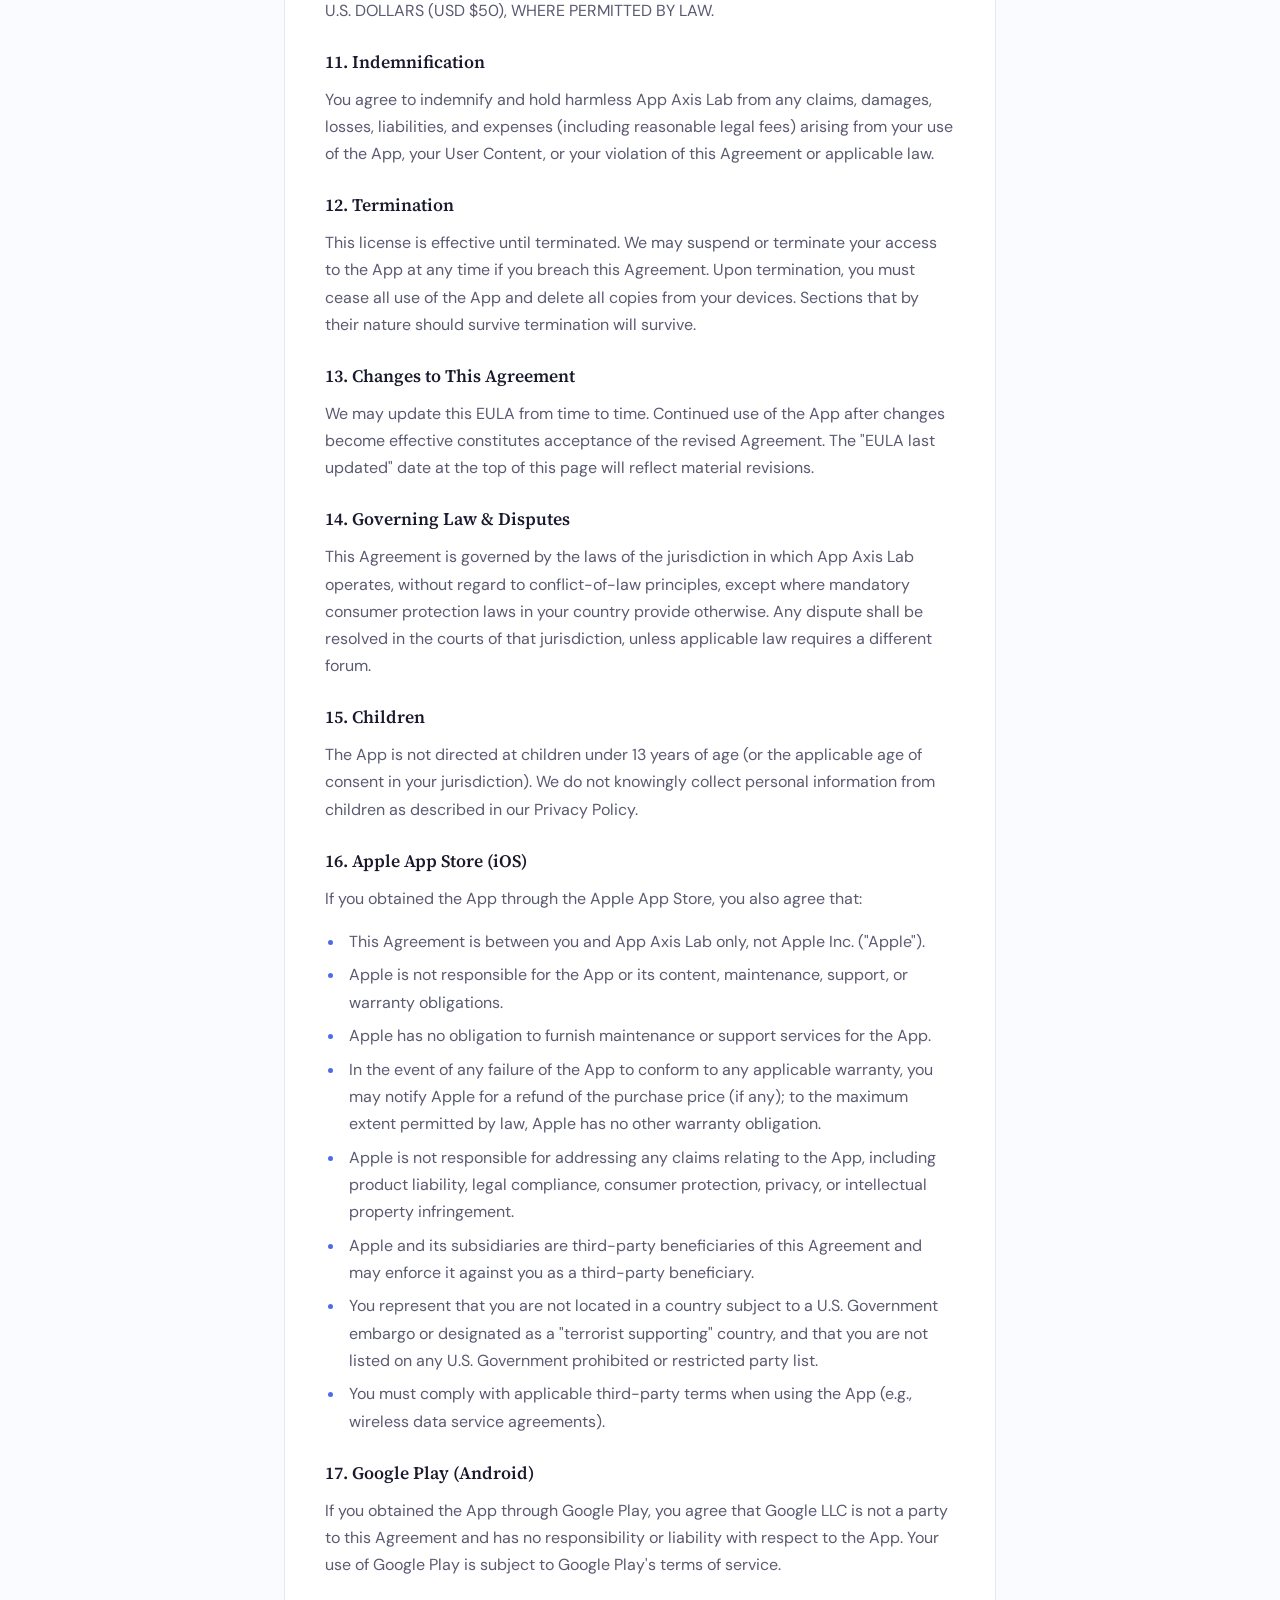
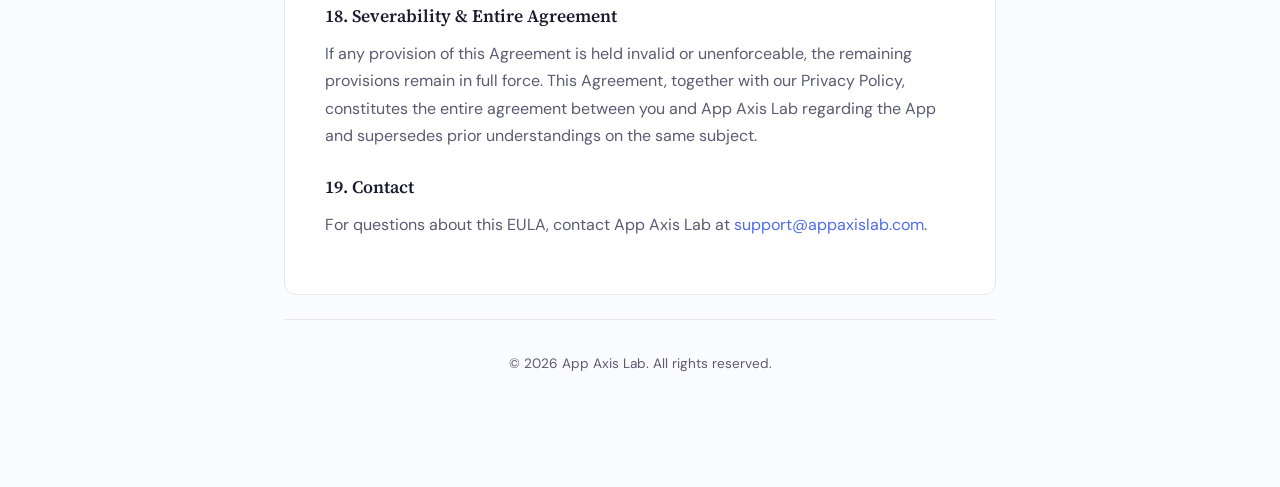
==== commit 83aec9a7: "Update privacy policy and EULA in pdfreader_privacy.html: modify title, enhance content with EULA se" ====
--- a/pdfreader_privacy.html
+++ b/pdfreader_privacy.html
@@ -3,7 +3,7 @@
 <head>
   <meta charset="UTF-8" />
   <meta name="viewport" content="width=device-width, initial-scale=1.0" />
-  <title>PDF Reader — Privacy Policy</title>
+  <title>PDF Reader — Privacy Policy &amp; EULA</title>
   <link rel="preconnect" href="https://fonts.googleapis.com" />
   <link rel="preconnect" href="https://fonts.gstatic.com" crossorigin />
   <link href="https://fonts.googleapis.com/css2?family=Source+Serif+4:opsz,wght@8..60,400;8..60,600;8..60,700&family=DM+Sans:wght@400;500;600&display=swap" rel="stylesheet" />
@@ -185,6 +185,20 @@
       margin-top: 1rem;
     }
 
+    .legal-divider {
+      border: none;
+      border-top: 2px solid var(--color-border);
+      margin: 2.5rem 0;
+    }
+
+    section[id] {
+      scroll-margin-top: 1.5rem;
+    }
+
+    .eula-section > h2:first-of-type {
+      margin-top: 0;
+    }
+
     @media (max-width: 640px) {
       .header h1 { font-size: 1.75rem; }
       .card { padding: 1.5rem; }
@@ -208,15 +222,22 @@
       </svg>
       PDF Reader
     </div>
-    <h1>Privacy Policy</h1>
-    <p id="last-updated">Last updated: April 15, 2026</p>
+    <h1>Privacy Policy &amp; EULA</h1>
+    <p id="last-updated">Privacy Policy last updated: April 15, 2026 · EULA last updated: June 4, 2026</p>
   </div>
 
   <div class="container">
+
+    <div class="card">
+      <p>
+        This page contains the <a href="#privacy">Privacy Policy</a> and <a href="#eula">End User License Agreement (EULA)</a> for PDF Reader. By downloading, installing, or using the App, you agree to both documents.
+      </p>
+    </div>
 
     <div class="toc">
       <div class="toc__title">Table of Contents</div>
       <ol>
+        <li><a href="#privacy">Privacy Policy</a></li>
         <li><a href="#introduction">Introduction</a></li>
         <li><a href="#information-we-collect">Information We Collect</a></li>
         <li><a href="#how-we-use">How We Use Your Information</a></li>
@@ -229,13 +250,16 @@
         <li><a href="#your-rights">Your Rights</a></li>
         <li><a href="#changes">Changes to This Policy</a></li>
         <li><a href="#contact">Contact Us</a></li>
+        <li><a href="#eula">End User License Agreement (EULA)</a></li>
       </ol>
     </div>
+
+    <section id="privacy">
 
     <div class="card" id="introduction">
       <h2>1. Introduction</h2>
       <p>Welcome to PDF Reader ("we," "our," or "us"). PDF Reader is a mobile application that allows users to view, manage, and interact with documents of various formats including PDF, Microsoft Word, Excel, PowerPoint, and plain text files.</p>
-      <p>This Privacy Policy explains how we collect, use, disclose, and safeguard your information when you use our mobile application (the "App") available on the Apple App Store and Google Play Store. Please read this policy carefully. By using PDF Reader, you agree to the collection and use of information in accordance with this policy.</p>
+      <p>This Privacy Policy explains how we collect, use, disclose, and safeguard your information when you use our mobile application (the "App") available on the Apple App Store and Google Play Store. Please read this policy carefully together with our <a href="#eula">End User License Agreement (EULA)</a>. By using PDF Reader, you agree to the collection and use of information in accordance with this policy and to the terms of the EULA.</p>
     </div>
 
     <div class="card" id="information-we-collect">
@@ -298,10 +322,9 @@
       <p>When you use the AI Summarization feature, the text content of your document is sent to a third-party AI provider (such as Anthropic or OpenAI) for processing. Only the text content is sent — no file metadata, personal information, or signature data is transmitted. Please refer to the respective provider's privacy policy for their data handling practices.</p>
 
       <h3>Advertising Partners</h3>
-      <p>For free-tier users, we display advertisements through third-party ad networks. These networks may collect device information and usage data to serve relevant ads. Premium subscribers do not see advertisements. See Section 8 for more details.</p>
-
+      <p>For free-tier users, we display advertisements through Google AdMob and other third-party advertising networks. These networks may collect device information and usage data to serve relevant ads. Premium subscribers do not see advertisements.</p>
       <h3>Analytics</h3>
-      <p>We may use analytics services to collect anonymized usage data. This data does not contain personally identifiable information and is used solely to improve the App.</p>
+      <p>We use analytics and crash reporting services such as Firebase Analytics and Firebase Crashlytics to collect anonymized usage and diagnostic information. This data does not contain the contents of your documents and is used solely to improve the App's performance, reliability, and user experience.</p>
     </div>
 
     <div class="card" id="ai-summarization">
@@ -315,14 +338,14 @@
         <li>This text is sent via an encrypted (HTTPS) connection to a third-party AI service for summarization.</li>
         <li>The AI service processes the text and returns a summary.</li>
         <li>The summary is cached locally on your device for future access.</li>
-        <li>The transmitted text is processed in real-time and is <strong>not permanently stored</strong> by us or the AI provider beyond the processing window.</li>
+        <li>The transmitted text is processed by a third-party AI provider in accordance with its own privacy practices. We do not permanently store the transmitted document text on our servers.</li>
       </ul>
       <p><strong>Important:</strong> We recommend that you do not use AI Summarization on documents containing highly sensitive personal information (e.g., medical records, financial statements with account numbers, legal documents with confidential information) unless you are comfortable with the text being processed by a third-party service.</p>
     </div>
 
     <div class="card" id="subscriptions">
       <h2>7. Subscriptions &amp; Payments</h2>
-      <p>PDF Reader offers a premium subscription ("PDF Reader Pro") that unlocks additional features including AI Summarization, PDF Signatures, ad removal, and priority customer support.</p>
+      PDF Reader offers a premium subscription ("PDF Reader Pro") that unlocks additional features including AI Summarization, PDF Signatures, and ad removal.
       <ul>
         <li><strong>Payment Processing:</strong> All payments are processed through Apple App Store (iOS) or Google Play Store (Android). We do not directly collect, store, or process any payment information such as credit card numbers or billing addresses.</li>
         <li><strong>Subscription Management:</strong> Subscriptions are managed through RevenueCat, which communicates with Apple/Google to verify purchase status. We receive only subscription status information (active/expired) and anonymous purchase identifiers.</li>
@@ -382,11 +405,149 @@
       <h2>12. Contact Us</h2>
       <p>If you have any questions, concerns, or requests regarding this Privacy Policy or our data practices, please contact us at:</p>
       <ul>
-        <li><strong>Email:</strong> <a href="mailto:appaxislab@gmail.com">appaxislab@gmail.com</a></li>
+        <li><strong>Email:</strong> <a href="mailto:support@appaxislab.com">support@appaxislab.com</a></li>
         <li><strong>Developer:</strong> App Axis Lab</li>
       </ul>
       <p>We aim to respond to all privacy-related inquiries within 30 days.</p>
     </div>
+
+    </section>
+
+    <hr class="legal-divider">
+
+    <section id="eula" class="eula-section">
+
+    <div class="card">
+      <h2>End User License Agreement (EULA)</h2>
+      <p>
+        This End User License Agreement ("Agreement") is a legal agreement between you ("User" or "you") and App Axis Lab ("Licensor", "we", "our", or "us") for the PDF Reader mobile application (the "App"). By downloading, installing, or using the App, you agree to be bound by this Agreement. If you do not agree, do not download, install, or use the App.
+      </p>
+
+      <h3>1. License Grant</h3>
+      <p>
+        Subject to your compliance with this Agreement, we grant you a limited, non-exclusive, non-transferable, revocable license to install and use the App on devices you own or control, solely for personal, non-commercial purposes, in accordance with this Agreement and applicable app store terms.
+      </p>
+
+      <h3>2. Restrictions</h3>
+      <p>You agree not to:</p>
+      <ul>
+        <li>Copy, modify, adapt, translate, or create derivative works of the App</li>
+        <li>Reverse engineer, decompile, disassemble, or attempt to derive the source code of the App, except where expressly permitted by law</li>
+        <li>Rent, lease, lend, sell, sublicense, or distribute the App or any part of it</li>
+        <li>Remove, alter, or obscure any proprietary notices or labels on the App</li>
+        <li>Use the App for any unlawful purpose or in violation of any applicable laws or regulations</li>
+        <li>Use the App to view, store, or distribute content that is illegal, harmful, abusive, defamatory, or infringing</li>
+        <li>Interfere with or disrupt the App, its servers, or connected networks</li>
+        <li>Use automated systems or bots to access or use the App without our written consent</li>
+      </ul>
+
+      <h3>3. Intellectual Property</h3>
+      <p>
+        The App, including all content, features, design, trademarks, and software, is owned by App Axis Lab or its licensors and is protected by copyright, trademark, and other intellectual property laws. This Agreement does not transfer any ownership rights to you. Your documents, files, and signatures remain your property.
+      </p>
+
+      <h3>4. User Content &amp; Conduct</h3>
+      <p>
+        You may import, view, manage, sign, and share documents and other files through the App ("User Content"). You retain ownership of your User Content. You are solely responsible for User Content you use with the App and for ensuring you have the right to access, use, and process it. You agree not to use the App with content that is illegal, harmful, infringing, or violates third-party rights.
+      </p>
+      <p>
+        The App is a document viewer and utility tool. We do not review, endorse, or guarantee the accuracy, legality, or suitability of your User Content or any third-party documents you open with the App.
+      </p>
+
+      <h3>5. AI Document Summarization Disclaimer</h3>
+      <p>
+        If you use the AI Summarization feature, document text may be sent to a third-party AI service for processing as described in our <a href="#ai-summarization">Privacy Policy</a>. Summaries are generated automatically and may be incomplete or inaccurate. You should independently verify important information and avoid using AI Summarization on highly sensitive documents unless you accept the associated processing risks.
+      </p>
+
+      <h3>6. Permissions &amp; Device Access</h3>
+      <p>
+        The App may request access to files and storage on your device so you can import, view, and manage documents. You may deny permissions, but certain features may not function. Use of permissions and local data handling is described in our <a href="#privacy">Privacy Policy</a>.
+      </p>
+
+      <h3>7. Third-Party Services &amp; Advertising</h3>
+      <p>
+        The App may integrate third-party services, including subscription management (RevenueCat), AI providers, analytics, and advertising networks. These services are governed by their own terms and privacy policies. We are not responsible for third-party services, content, or practices.
+      </p>
+      <p>
+        Free-tier users may see advertisements. Ad partners may collect device and usage data as described in our Privacy Policy. Premium subscribers generally do not see ads. Your interactions with ads are subject to applicable third-party terms.
+      </p>
+
+      <h3>8. Subscriptions &amp; In-App Purchases</h3>
+      <p>
+        PDF Reader may offer paid features, subscriptions (including "PDF Reader Pro"), or in-app purchases. Payment and billing are processed by Apple App Store, Google Play Store, or other authorized payment providers, often via RevenueCat. Refunds and billing disputes are handled according to the applicable store's policies. We do not store your full payment card details.
+      </p>
+      <p>
+        Free trials, if offered, convert to paid subscriptions unless cancelled before the trial ends, in accordance with the applicable store's rules.
+      </p>
+
+      <h3>9. Disclaimer of Warranties</h3>
+      <p>
+        THE APP IS PROVIDED "AS IS" AND "AS AVAILABLE" WITHOUT WARRANTIES OF ANY KIND, WHETHER EXPRESS, IMPLIED, OR STATUTORY, INCLUDING IMPLIED WARRANTIES OF MERCHANTABILITY, FITNESS FOR A PARTICULAR PURPOSE, TITLE, AND NON-INFRINGEMENT. WE DO NOT WARRANT THAT THE APP WILL BE UNINTERRUPTED, ERROR-FREE, SECURE, OR FREE OF HARMFUL COMPONENTS, OR THAT DOCUMENT RENDERING, CONVERSION, OR AI SUMMARIES WILL BE ACCURATE OR COMPLETE.
+      </p>
+
+      <h3>10. Limitation of Liability</h3>
+      <p>
+        TO THE MAXIMUM EXTENT PERMITTED BY APPLICABLE LAW, APP AXIS LAB AND ITS AFFILIATES, OFFICERS, DIRECTORS, EMPLOYEES, AND AGENTS SHALL NOT BE LIABLE FOR ANY INDIRECT, INCIDENTAL, SPECIAL, CONSEQUENTIAL, OR PUNITIVE DAMAGES, OR ANY LOSS OF PROFITS, DATA, DOCUMENTS, OR GOODWILL, ARISING OUT OF OR RELATED TO YOUR USE OF OR INABILITY TO USE THE APP, EVEN IF WE HAVE BEEN ADVISED OF THE POSSIBILITY OF SUCH DAMAGES.
+      </p>
+      <p>
+        OUR TOTAL LIABILITY FOR ANY CLAIM ARISING OUT OF OR RELATING TO THIS AGREEMENT OR THE APP SHALL NOT EXCEED THE GREATER OF (A) THE AMOUNT YOU PAID US FOR THE APP IN THE TWELVE (12) MONTHS BEFORE THE CLAIM, OR (B) FIFTY U.S. DOLLARS (USD $50), WHERE PERMITTED BY LAW.
+      </p>
+
+      <h3>11. Indemnification</h3>
+      <p>
+        You agree to indemnify and hold harmless App Axis Lab from any claims, damages, losses, liabilities, and expenses (including reasonable legal fees) arising from your use of the App, your User Content, or your violation of this Agreement or applicable law.
+      </p>
+
+      <h3>12. Termination</h3>
+      <p>
+        This license is effective until terminated. We may suspend or terminate your access to the App at any time if you breach this Agreement. Upon termination, you must cease all use of the App and delete all copies from your devices. Sections that by their nature should survive termination will survive.
+      </p>
+
+      <h3>13. Changes to This Agreement</h3>
+      <p>
+        We may update this EULA from time to time. Continued use of the App after changes become effective constitutes acceptance of the revised Agreement. The "EULA last updated" date at the top of this page will reflect material revisions.
+      </p>
+
+      <h3>14. Governing Law &amp; Disputes</h3>
+      <p>
+        This Agreement is governed by the laws of the jurisdiction in which App Axis Lab operates, without regard to conflict-of-law principles, except where mandatory consumer protection laws in your country provide otherwise. Any dispute shall be resolved in the courts of that jurisdiction, unless applicable law requires a different forum.
+      </p>
+
+      <h3>15. Children</h3>
+      <p>
+        The App is not directed at children under 13 years of age (or the applicable age of consent in your jurisdiction). We do not knowingly collect personal information from children as described in our Privacy Policy.
+      </p>
+
+      <h3>16. Apple App Store (iOS)</h3>
+      <p>If you obtained the App through the Apple App Store, you also agree that:</p>
+      <ul>
+        <li>This Agreement is between you and App Axis Lab only, not Apple Inc. ("Apple").</li>
+        <li>Apple is not responsible for the App or its content, maintenance, support, or warranty obligations.</li>
+        <li>Apple has no obligation to furnish maintenance or support services for the App.</li>
+        <li>In the event of any failure of the App to conform to any applicable warranty, you may notify Apple for a refund of the purchase price (if any); to the maximum extent permitted by law, Apple has no other warranty obligation.</li>
+        <li>Apple is not responsible for addressing any claims relating to the App, including product liability, legal compliance, consumer protection, privacy, or intellectual property infringement.</li>
+        <li>Apple and its subsidiaries are third-party beneficiaries of this Agreement and may enforce it against you as a third-party beneficiary.</li>
+        <li>You represent that you are not located in a country subject to a U.S. Government embargo or designated as a "terrorist supporting" country, and that you are not listed on any U.S. Government prohibited or restricted party list.</li>
+        <li>You must comply with applicable third-party terms when using the App (e.g., wireless data service agreements).</li>
+      </ul>
+
+      <h3>17. Google Play (Android)</h3>
+      <p>
+        If you obtained the App through Google Play, you agree that Google LLC is not a party to this Agreement and has no responsibility or liability with respect to the App. Your use of Google Play is subject to Google Play's terms of service.
+      </p>
+
+      <h3>18. Severability &amp; Entire Agreement</h3>
+      <p>
+        If any provision of this Agreement is held invalid or unenforceable, the remaining provisions remain in full force. This Agreement, together with our Privacy Policy, constitutes the entire agreement between you and App Axis Lab regarding the App and supersedes prior understandings on the same subject.
+      </p>
+
+      <h3>19. Contact</h3>
+      <p>
+        For questions about this EULA, contact App Axis Lab at <a href="mailto:support@appaxislab.com">support@appaxislab.com</a>.
+      </p>
+    </div>
+
+    </section>
 
     <div class="footer">
       <p>&copy; 2026 App Axis Lab. All rights reserved.</p>
